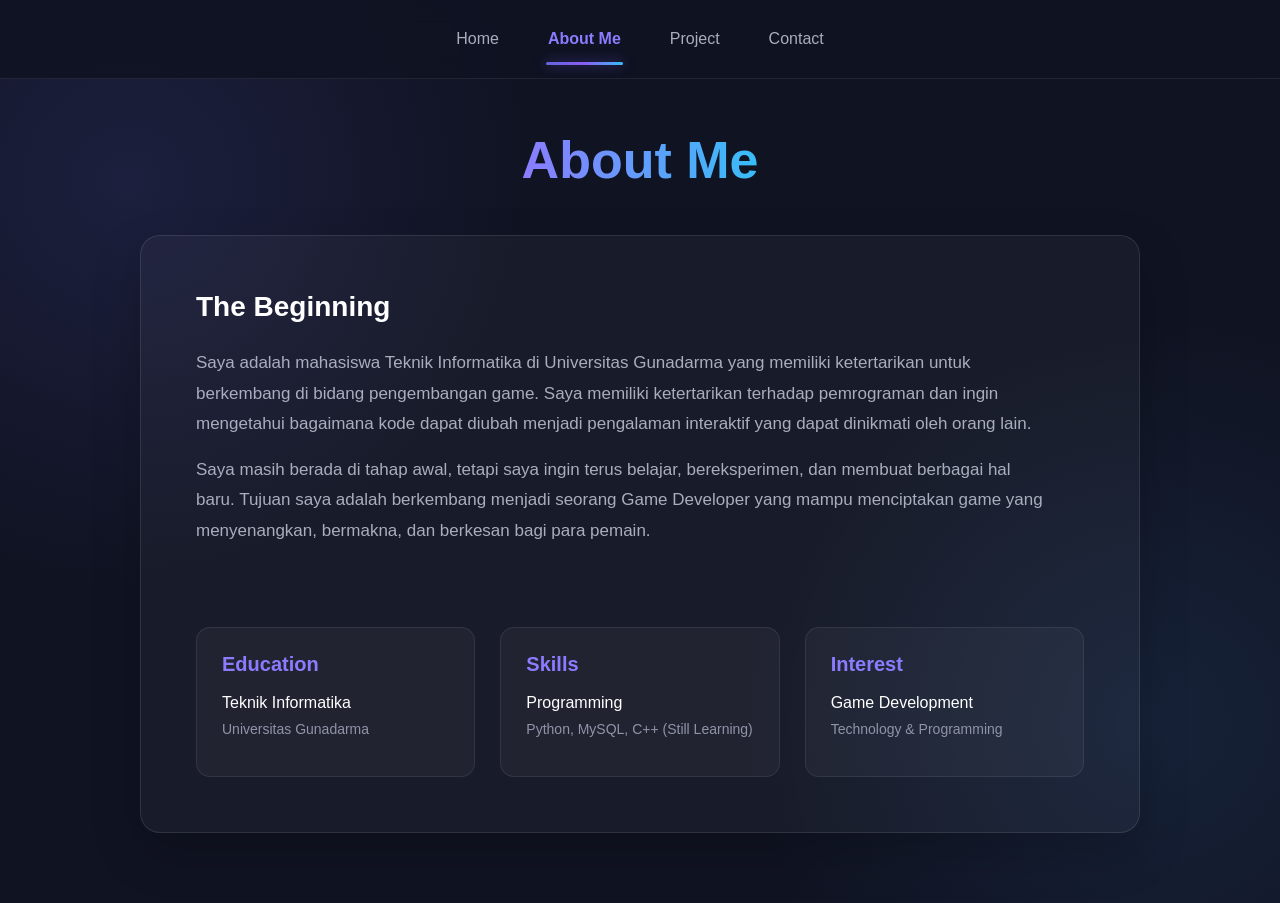
==== about.html @ 2a0ac06a "Updload Portofolio" ====
<!DOCTYPE html>
<html lang="id">

<head>

    <meta charset="UTF-8">

    <meta name="viewport"
          content="width=device-width, initial-scale=1.0">

    <title>About Me - Andre Maulana</title>

    <link rel="stylesheet" href="css/style.css">

</head>


<body>

    <!-- Navigation -->
    <header class="navbar">
        <nav>
            <a href="index.html">Home</a>
            <a href="about.html">About Me</a>
            <a href="project.html">Project</a>
            <a href="contact.html">Contact</a>
        </nav>
    </header>


    <main>

        <!-- About Me -->
        <section class="about-page">

            <h1>About Me</h1>


            <!-- Container utama -->
            <div class="about-container">


                <!-- Deskripsi -->
                <div class="about-description">

                    <h2>The Beginning</h2>

                    <p>
                        Saya adalah mahasiswa Teknik Informatika di Universitas Gunadarma yang memiliki ketertarikan untuk berkembang di bidang pengembangan game. 
                        Saya memiliki ketertarikan terhadap pemrograman dan ingin mengetahui bagaimana 
                        kode dapat diubah menjadi pengalaman interaktif yang dapat dinikmati oleh orang lain.
                    </p>

                    <p>
                        Saya masih berada di tahap awal, tetapi saya ingin terus belajar, bereksperimen, dan membuat berbagai hal baru. 
                        Tujuan saya adalah berkembang menjadi seorang Game Developer yang 
                        mampu menciptakan game yang menyenangkan, bermakna, dan berkesan bagi para pemain.
                    </p>

                </div>


                <!-- Informasi -->
                <div class="about-cards">


                    <!-- Education -->
                    <div class="about-card">

                        <h3>Education</h3>

                        <p>
                            Teknik Informatika
                        </p>

                        <span>
                            Universitas Gunadarma
                        </span>

                    </div>


                    <!-- Skills -->
                    <div class="about-card">

                        <h3>Skills</h3>

                        <p>
                            Programming
                        </p>

                        <span>
                            Python, MySQL, C++ (Still Learning)
                        </span>

                    </div>


                    <!-- Interest -->
                    <div class="about-card">

                        <h3>Interest</h3>

                        <p>
                            Game Development
                        </p>

                        <span>
                            Technology & Programming
                        </span>

                    </div>


                </div>

            </div>

        </section>

    </main>


    <script src="js/script.js"></script>

</body>

</html>
---- css/style.css ----
/* =========================
   RESET
========================= */

*{
    margin: 0;
    padding: 0;
    box-sizing: border-box;
}

html {
    scroll-behavior: smooth;
}

body {
    font-family: Arial, sans-serif;
    background:
        radial-gradient(circle at 10% 20%, rgba(98, 102, 217, 0.15), transparent 30%),
        radial-gradient(circle at 90% 80%, rgba(77, 166, 255, 0.10), transparent 30%),
        #101322;
    color: #ffffff;
    min-height: 100vh;

    opacity: 0;
    transform: translateY(8px);
    transition: opacity 0.35s ease, transform 0.35s ease;
}

body.page-loaded {
    opacity: 1;
    transform: translateY(0);
}

body.page-leaving {
    opacity: 0;
    transform: translateY(-8px);
}


/* =========================
   PAGE TRANSITION
========================= */

.page-transition {
    position: fixed;
    inset: 0;
    z-index: 3000;
    pointer-events: none;
    background: #101322;
    opacity: 0;
    transition: opacity 0.35s ease;
}

body.page-leaving .page-transition {
    opacity: 1;
}


/* =========================
   NAVIGATION
========================= */

.navbar {
    position: fixed;
    top: 0;
    left: 0;
    width: 100%;
    padding: 22px 0;
    background: rgba(16, 19, 34, 0.86);
    backdrop-filter: blur(12px);
    z-index: 1000;
    border-bottom: 1px solid rgba(255, 255, 255, 0.08);
}

.navbar nav {
    display: flex;
    justify-content: center;
    align-items: center;
    gap: 45px;
}

.navbar nav a {
    position: relative;
    text-decoration: none;
    color: #a9adbd;
    font-size: 16px;
    font-weight: 500;
    padding: 8px 2px;
    transition: color 0.3s ease, transform 0.3s ease;
}

.navbar nav a:hover {
    color: #ffffff;
    transform: translateY(-2px);
}

.navbar nav a.active {
    color: #8b7cff;
    font-weight: 600;
}

.navbar nav a.active::after {
    content: "";
    position: absolute;
    left: 0;
    bottom: -9px;
    width: 100%;
    height: 3px;
    border-radius: 10px;
    background: linear-gradient(90deg, #6266d9, #8b5cf6, #38bdf8);
    box-shadow: 0 0 12px rgba(124, 92, 255, 0.55);
}


/* =========================
   HOME
========================= */

.hero {
    min-height: 100vh;
    display: flex;
    justify-content: center;
    align-items: center;
    gap: 100px;
    padding: 120px 80px 60px;
}

.profile {
    width: 320px;
    height: 320px;
    padding: 7px;
    border-radius: 50%;
    background: linear-gradient(135deg, #6266d9, #8b5cf6, #38bdf8);
    flex-shrink: 0;
    box-shadow: 0 0 45px rgba(98, 102, 217, 0.20);
}

.profile img {
    width: 100%;
    height: 100%;
    object-fit: cover;
    border-radius: 50%;
    border: 5px solid #101322;
}

.hero-content {
    max-width: 600px;
}

.greeting {
    color: #8b7cff;
    font-size: 18px;
    font-weight: 600;
    margin-bottom: 15px;
}

.hero h1 {
    font-size: 60px;
    font-weight: 700;
    margin-bottom: 15px;
    background: linear-gradient(90deg, #8b7cff, #38bdf8);
    -webkit-background-clip: text;
    -webkit-text-fill-color: transparent;
}

.hero h2 {
    font-size: 28px;
    font-weight: 400;
    color: #e4e6ef;
    margin-bottom: 25px;
}

.description {
    max-width: 700px;
    font-size: 17px;
    line-height: 1.8;
    color: #a9adbd;
}

.journey {
    display: inline-block;

    margin-top: 12px;
    margin-left: 5px;

    padding: 7px 22px;

    color: #dfe2eb;

    font-size: 14px;

    font-weight: 400;

    letter-spacing: 0.5px;

    border: 1px solid rgba(255, 255, 255, 0.55);

    border-radius: 50px;

    background: transparent;

    transition: 0.3s ease;
}

/* =========================
   SOCIAL MEDIA
========================= */

.social-media {
    display: flex;
    align-items: center;
    gap: 15px;
    margin-top: 35px;
}

.social-media a,
.contact a {
    width: 45px;
    height: 45px;
    display: flex;
    justify-content: center;
    align-items: center;
    border-radius: 10px;
    background: rgba(255, 255, 255, 0.04);
    border: 1px solid rgba(255, 255, 255, 0.08);
    transition: 0.3s ease;
}

.social-media a:hover,
.contact a:hover {
    background: rgba(124, 92, 255, 0.14);
    border-color: rgba(139, 124, 255, 0.4);
    transform: translateY(-4px);
}

.social-media img {
    width: 25px;
    height: 25px;
    object-fit: contain;
}


/* =========================
   GENERAL PAGE
========================= */

.page-content {
    min-height: 100vh;
    display: flex;
    flex-direction: column;
    justify-content: center;
    align-items: center;
    text-align: center;
    padding: 120px 20px 60px;
}

.page-content h1 {
    font-size: 48px;
    margin-bottom: 25px;
    background: linear-gradient(90deg, #8b7cff, #38bdf8);
    -webkit-background-clip: text;
    -webkit-text-fill-color: transparent;
}

.page-content > p {
    max-width: 700px;
    color: #a9adbd;
    font-size: 18px;
    line-height: 1.8;
}


/* =========================
   PROJECT
========================= */

.project {
    width: 700px;
    max-width: 90%;
    padding: 30px;
    margin: 15px 0;

    background: rgba(255, 255, 255, 0.035);
    border: 1px solid rgba(255, 255, 255, 0.08);
    border-radius: 14px;

    text-align: left;
    transition: 0.3s ease;
}

.project:hover {
    transform: translateY(-6px);
    border-color: rgba(139, 124, 255, 0.35);
    box-shadow: 0 15px 35px rgba(0, 0, 0, 0.20);
}


/* Judul project */
.project h2 {
    margin: 0 0 25px 0;
}


/* Bagian gambar + informasi */
.project-content {
    display: flex;
    flex-direction: row;
    align-items: center; 
    gap: 25px;          
}


/* Gambar di sebelah kiri */
.project-image {
    width: 200px;        /* Atur lebar gambar sesuai kebutuhan */
    flex-shrink: 0;
}

.project-image img {
    width: 100%;
    height: 150px;
    object-fit: cover;
    border-radius: 10px;
}

/* Informasi / Deskripsi di sebelah kanan */
.project-info {
    flex: 1;
}

.project-info p {
    margin: 0;
    line-height: 1.7;
    color: #ffffff;
}
/* Mengubah warna font deskripsi menjadi putih */
.project-info p {
    margin: 0 0 15px 0;
    line-height: 1.7;
    color: #ffffff; /* Teks warna putih */
    font-size: 16px;
}

/* =========================
   GITHUB PROJECT BUTTON
========================= */

.github-button {
    display: inline-flex;
    align-items: center;
    gap: 10px;

    margin-top: 12px;
    padding: 9px 16px;

    text-decoration: none;
    color: #dfe2eb;

    background: rgba(255, 255, 255, 0.04);
    border: 1px solid rgba(255, 255, 255, 0.10);
    border-radius: 10px;

    font-size: 14px;
    font-weight: 500;

    transition: 0.3s ease;
}


/* Icon GitHub */
.github-icon {
    width: 22px;
    height: 22px;

    object-fit: contain;

    transition: transform 0.3s ease;
}


/* Panah */
.arrow-icon {
    color: #8b7cff;
    font-size: 18px;

    transition:
        transform 0.3s ease,
        color 0.3s ease;
}


/* Hover */
.github-button:hover {
    color: #ffffff;

    background: rgba(139, 124, 255, 0.10);
    border-color: rgba(139, 124, 255, 0.45);

    transform: translateY(-3px);

    box-shadow:
        0 8px 20px rgba(0, 0, 0, 0.18);
}


/* Icon ikut sedikit membesar */
.github-button:hover .github-icon {
    transform: scale(1.08);
}


/* Panah bergerak ke kanan */
.github-button:hover .arrow-icon {
    color: #38bdf8;
    transform: translateX(4px);
}


/* =========================
   ABOUT PAGE
========================= */

.about-page {

    min-height: 100vh;

    padding: 130px 60px 70px;

    display: flex;

    flex-direction: column;

    align-items: center;

}


/* Judul */

.about-page > h1 {

    font-size: 52px;

    margin-bottom: 45px;

    background: linear-gradient(
        90deg,
        #8b7cff,
        #38bdf8
    );

    -webkit-background-clip: text;

    -webkit-text-fill-color: transparent;

}


/* =========================
   CONTAINER
========================= */

.about-container {

    width: 100%;

    max-width: 1000px;

    min-height: 550px;

    padding: 55px;

    background: rgba(255, 255, 255, 0.035);

    border: 1px solid rgba(255, 255, 255, 0.10);

    border-radius: 20px;

    box-shadow:
        0 20px 50px rgba(0, 0, 0, 0.20);

}


/* =========================
   DESCRIPTION
========================= */

.about-description {

    max-width: 850px;

}


.about-description h2 {

    color: #ffffff;

    font-size: 28px;

    margin-bottom: 25px;

}


.about-description p {

    color: #a9adbd;

    font-size: 17px;

    line-height: 1.8;

    margin-bottom: 15px;

}


/* =========================
   CARDS
========================= */

.about-cards {

    display: grid;

    grid-template-columns:
        repeat(3, 1fr);

    gap: 25px;

    margin-top: 80px;

}


/* Card */

.about-card {

    min-height: 150px;

    padding: 25px;

    border-radius: 14px;

    background:
        rgba(255, 255, 255, 0.04);

    border:
        1px solid rgba(255, 255, 255, 0.08);

    transition:
        transform 0.3s ease,
        border-color 0.3s ease,
        box-shadow 0.3s ease;

}


/* Hover */

.about-card:hover {

    transform: translateY(-7px);

    border-color:
        rgba(139, 124, 255, 0.5);

    box-shadow:
        0 15px 30px
        rgba(0, 0, 0, 0.25);

}


/* Judul card */

.about-card h3 {

    color: #8b7cff;

    font-size: 20px;

    margin-bottom: 18px;

}


/* Isi card */

.about-card p {

    color: #ffffff;

    font-size: 16px;

    margin-bottom: 8px;

}


/* Keterangan */

.about-card span {

    color: #8f94a8;

    font-size: 14px;

}


/* =========================
   CONTACT PAGE
========================= */

.contact-page {

    min-height: 100vh;

    display: flex;

    flex-direction: column;

    align-items: center;

    padding: 140px 25px 70px;

}


/* Label kecil */

.contact-label {

    color: #8b7cff;

    font-size: 14px;

    font-weight: 600;

    letter-spacing: 3px;

    margin-bottom: 12px;

}


/* Judul */

.contact-page h1 {

    font-size: 52px;

    margin-bottom: 18px;

    background: linear-gradient(
        90deg,
        #8b7cff,
        #38bdf8
    );

    -webkit-background-clip: text;

    -webkit-text-fill-color: transparent;

}


/* Deskripsi */

.contact-intro {

    color: #a9adbd;

    font-size: 17px;

    line-height: 1.7;

    text-align: center;

    max-width: 550px;

    margin-bottom: 45px;

}

.find-online {
    color: #a9adbd;
    font-size: 17px;
    line-height: 1.7;
    text-align: center;
}


/* =========================
   EMAIL CARD
========================= */

.email-card {

    width: 100%;

    max-width: 650px;

    padding: 22px 25px;

    display: flex;

    align-items: center;

    gap: 20px;

    text-decoration: none;

    background: rgba(255, 255, 255, 0.04);

    border: 1px solid rgba(255, 255, 255, 0.09);

    border-radius: 14px;

    transition: 0.3s ease;

}


.email-card:hover {

    transform: translateY(-4px);

    border-color: rgba(139, 124, 255, 0.5);

    background: rgba(139, 124, 255, 0.07);

    box-shadow:
        0 12px 30px rgba(0, 0, 0, 0.2);

}


/* Icon Email */

.contact-icon {

    width: 50px;

    height: 50px;

    display: flex;

    justify-content: center;

    align-items: center;

    border-radius: 10px;

    background: rgba(139, 124, 255, 0.12);

}


.contact-icon img {

    width: 25px;

    height: 25px;

    object-fit: contain;

}


/* Informasi email */

.email-info {

    flex: 1;

}


.email-info span {

    display: block;

    color: #8b7cff;

    font-size: 13px;

    margin-bottom: 5px;

}


.email-info p {

    color: #ffffff;

    font-size: 16px;

}


/* Arrow */

.arrow {

    color: #8b7cff;

    font-size: 25px;

    transition: 0.3s ease;

}


.email-card:hover .arrow {

    transform: translateX(5px);

}


/* =========================
   SOCIAL
========================= */

.online {

    width: 100%;

    max-width: 650px;

    margin-top: 55px;

}


.online h2 {

    color: #ffffff;

    font-size: 20px;

    font-weight: 500;

    text-align: center;

    margin-bottom: 22px;

}


.contact-social {

    display: grid;

    grid-template-columns:
        repeat(3, 1fr);

    gap: 15px;

}


/* Social Card */

.social-card {

    padding: 22px 15px;

    display: flex;

    flex-direction: column;

    justify-content: center;

    align-items: center;

    gap: 12px;

    text-decoration: none;

    color: #a9adbd;

    background: rgba(255, 255, 255, 0.035);

    border: 1px solid rgba(255, 255, 255, 0.08);

    border-radius: 12px;

    transition: 0.3s ease;

}


.social-card img {

    width: 27px;

    height: 27px;

    object-fit: contain;

}


.social-card span {

    font-size: 14px;

}


.social-card:hover {

    color: #ffffff;

    transform: translateY(-5px);

    border-color: rgba(139, 124, 255, 0.45);

    background: rgba(139, 124, 255, 0.08);

}


/* =========================
   MOBILE
========================= */

@media (max-width: 768px) {

    .contact-page {

        padding-top: 120px;

    }


    .contact-page h1 {

        font-size: 42px;

    }


    .contact-intro {

        font-size: 15px;

    }


    .contact-social {

        grid-template-columns: 1fr;

    }


    .social-card {

        flex-direction: row;

        justify-content: flex-start;

        padding: 17px 20px;

    }

}


/* =========================
   RESPONSIVE
========================= */

@media (max-width: 768px) {

    .navbar nav {
        gap: 20px;
    }

    .navbar nav a {
        font-size: 14px;
    }

    .hero {
        flex-direction: column;
        gap: 40px;
        padding: 130px 25px 60px;
        text-align: center;
    }

    .profile {
        width: 230px;
        height: 230px;
    }

    .hero h1 {
        font-size: 45px;
    }

    .hero h2 {
        font-size: 24px;
    }

    .description {
        font-size: 15px;
    }

    .social-media {
        justify-content: center;
    }

    .about {
        flex-direction: column;
        gap: 40px;
        padding: 130px 25px 60px;
        text-align: center;
    }

    .about-profile {
        width: 230px;
        height: 230px;
    }

    .about-content h1 {
        font-size: 42px;
    }

    .about-content h2 {
        font-size: 22px;
    }

    .about-info {
        justify-content: center;
        flex-direction: column;
        align-items: center;
    }

    .project {
        width: 100%;
    }
}
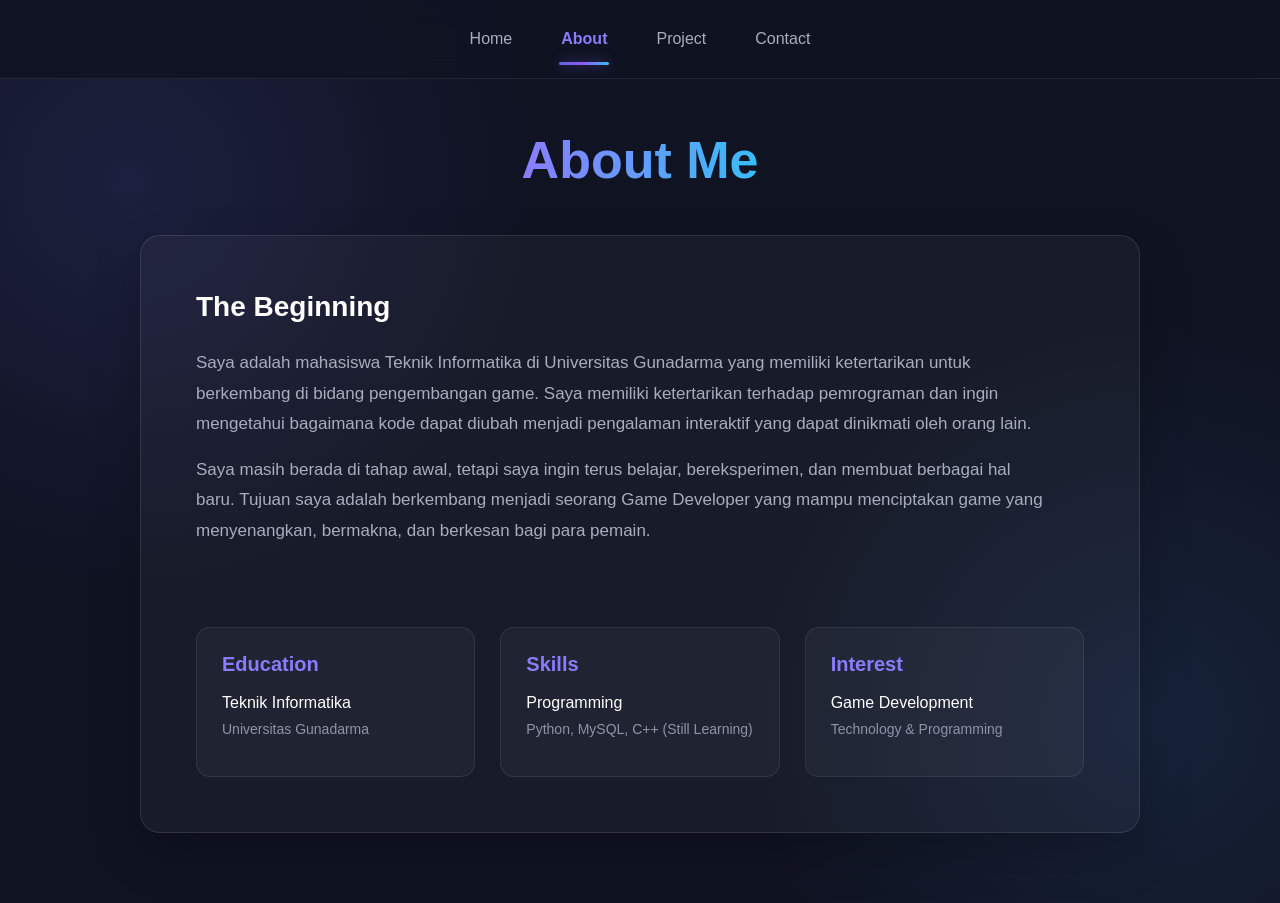
==== commit 86345bba: "Update portofolio" ====
--- a/about.html
+++ b/about.html
@@ -21,7 +21,7 @@
     <header class="navbar">
         <nav>
             <a href="index.html">Home</a>
-            <a href="about.html">About Me</a>
+            <a href="about.html">About</a>
             <a href="project.html">Project</a>
             <a href="contact.html">Contact</a>
         </nav>
--- a/css/style.css
+++ b/css/style.css
@@ -20,20 +20,29 @@
         #101322;
     color: #ffffff;
     min-height: 100vh;
-
+}
+
+/* Animasi keluar tetap boleh dipakai oleh JavaScript,
+   tetapi halaman tidak disembunyikan saat pertama kali dibuka. */
+body.page-leaving {
+    pointer-events: none;
+}
+
+/* Transition overlay: fades in over the current page before navigation. */
+.page-transition {
     opacity: 0;
-    transform: translateY(8px);
-    transition: opacity 0.35s ease, transform 0.35s ease;
-}
-
-body.page-loaded {
+    visibility: hidden;
+    transition:
+        opacity 0.28s ease,
+        visibility 0s linear 0.28s;
+}
+
+body.page-leaving .page-transition {
     opacity: 1;
-    transform: translateY(0);
-}
-
-body.page-leaving {
-    opacity: 0;
-    transform: translateY(-8px);
+    visibility: visible;
+    transition:
+        opacity 0.28s ease,
+        visibility 0s linear 0s;
 }
 
 
@@ -51,8 +60,40 @@
     transition: opacity 0.35s ease;
 }
 
-body.page-leaving .page-transition {
-    opacity: 1;
+
+
+
+/* =========================
+   PAGE ENTER ANIMATION
+========================= */
+
+.page-content,
+.about-page,
+.contact-page,
+.hero {
+    animation: pageEnter 0.45s ease both;
+}
+
+@keyframes pageEnter {
+    from {
+        opacity: 0;
+        transform: translateY(10px);
+    }
+    to {
+        opacity: 1;
+        transform: translateY(0);
+    }
+}
+
+@media (prefers-reduced-motion: reduce) {
+    .page-content,
+    .about-page,
+    .contact-page,
+    .hero,
+    .page-transition {
+        animation: none !important;
+        transition: none !important;
+    }
 }
 
 
@@ -980,12 +1021,184 @@
 
 @media (max-width: 768px) {
 
+    /* Navigation */
+    .navbar {
+        padding: 17px 12px;
+    }
+
     .navbar nav {
-        gap: 20px;
+        width: 100%;
+        justify-content: space-between;
+        gap: 8px;
     }
 
     .navbar nav a {
-        font-size: 14px;
+        font-size: 13px;
+        padding: 7px 3px;
+    }
+
+    .navbar nav a.active::after {
+        bottom: -5px;
+        height: 2px;
+    }
+
+    /* ABOUT */
+    .about-page {
+        width: 100%;
+        min-height: 100vh;
+        padding: 115px 15px 50px;
+    }
+
+    .about-page > h1 {
+        font-size: 40px;
+        text-align: center;
+        margin-bottom: 25px;
+    }
+
+    .about-container {
+        width: 100%;
+        max-width: 520px;
+        min-height: auto;
+        padding: 25px 20px;
+        border-radius: 16px;
+    }
+
+    .about-description {
+        width: 100%;
+        max-width: none;
+    }
+
+    .about-description h2 {
+        font-size: 24px;
+        margin-bottom: 18px;
+    }
+
+    .about-description p {
+        font-size: 15px;
+        line-height: 1.75;
+        margin-bottom: 15px;
+    }
+
+    /* Cards menjadi satu kolom di HP */
+    .about-cards {
+        width: 100%;
+        display: grid;
+        grid-template-columns: 1fr;
+        gap: 14px;
+        margin-top: 30px;
+    }
+
+    .about-card {
+        width: 100%;
+        min-height: auto;
+        padding: 20px;
+        border-radius: 13px;
+    }
+
+    .about-card h3 {
+        font-size: 19px;
+        margin-bottom: 12px;
+    }
+
+    .about-card p {
+        font-size: 15px;
+        margin-bottom: 6px;
+    }
+
+    .about-card span {
+        font-size: 13px;
+        line-height: 1.5;
+    }
+
+    /* Hover tidak menggeser card pada touchscreen */
+    .about-card:hover {
+        transform: none;
+    }
+
+    /* Other existing pages */
+    .contact-page {
+        padding-top: 120px;
+    }
+
+    .contact-page h1 {
+        font-size: 42px;
+    }
+
+    .contact-intro {
+        font-size: 15px;
+    }
+
+    .contact-social {
+        grid-template-columns: 1fr;
+    }
+
+    .social-card {
+        flex-direction: row;
+        justify-content: flex-start;
+        padding: 17px 20px;
+    }
+
+    .page-content {
+        min-height: 100vh;
+        padding: 115px 15px 50px;
+    }
+
+    .page-content h1 {
+        font-size: 38px;
+        margin-bottom: 22px;
+    }
+
+    .project {
+        width: 100%;
+        max-width: 520px;
+        padding: 22px 18px;
+        margin: 10px 0;
+        border-radius: 14px;
+    }
+
+    .project h2 {
+        font-size: 22px;
+        margin-bottom: 18px;
+    }
+
+    .project-content {
+        flex-direction: column;
+        align-items: stretch;
+        gap: 18px;
+    }
+
+    .project-image {
+        width: 100%;
+    }
+
+    .project-image img {
+        display: block;
+        width: 100%;
+        height: auto;
+        max-height: 230px;
+        object-fit: cover;
+        border-radius: 10px;
+    }
+
+    .project-info {
+        width: 100%;
+    }
+
+    .project-info p {
+        font-size: 15px;
+        line-height: 1.7;
+        margin-bottom: 12px;
+    }
+
+    .github-button {
+        width: 100%;
+        justify-content: center;
+        padding: 11px 14px;
+    }
+
+    .project:hover,
+    .github-button:hover {
+        transform: none;
     }
 
     .hero {
@@ -1041,8 +1254,62 @@
         flex-direction: column;
         align-items: center;
     }
+}
+
+/* HP yang sangat kecil */
+@media (max-width: 380px) {
+
+    .navbar nav {
+        gap: 4px;
+    }
+
+    .navbar nav a {
+        font-size: 12px;
+    }
+
+    .about-page {
+        padding-left: 12px;
+        padding-right: 12px;
+    }
+
+    .about-page > h1 {
+        font-size: 34px;
+    }
+
+    .about-container {
+        padding: 22px 15px;
+    }
+
+    .about-description h2 {
+        font-size: 22px;
+    }
+
+    .about-description p {
+        font-size: 14px;
+    }
+
+    .about-card {
+        padding: 18px;
+    }
+
+    .about-card h3 {
+        font-size: 18px;
+    }
+
+    .page-content {
+        padding-left: 12px;
+        padding-right: 12px;
+    }
+
+    .page-content h1 {
+        font-size: 34px;
+    }
 
     .project {
-        width: 100%;
-    }
-}+        padding: 20px 15px;
+    }
+
+    .project h2 {
+        font-size: 20px;
+    }
+}
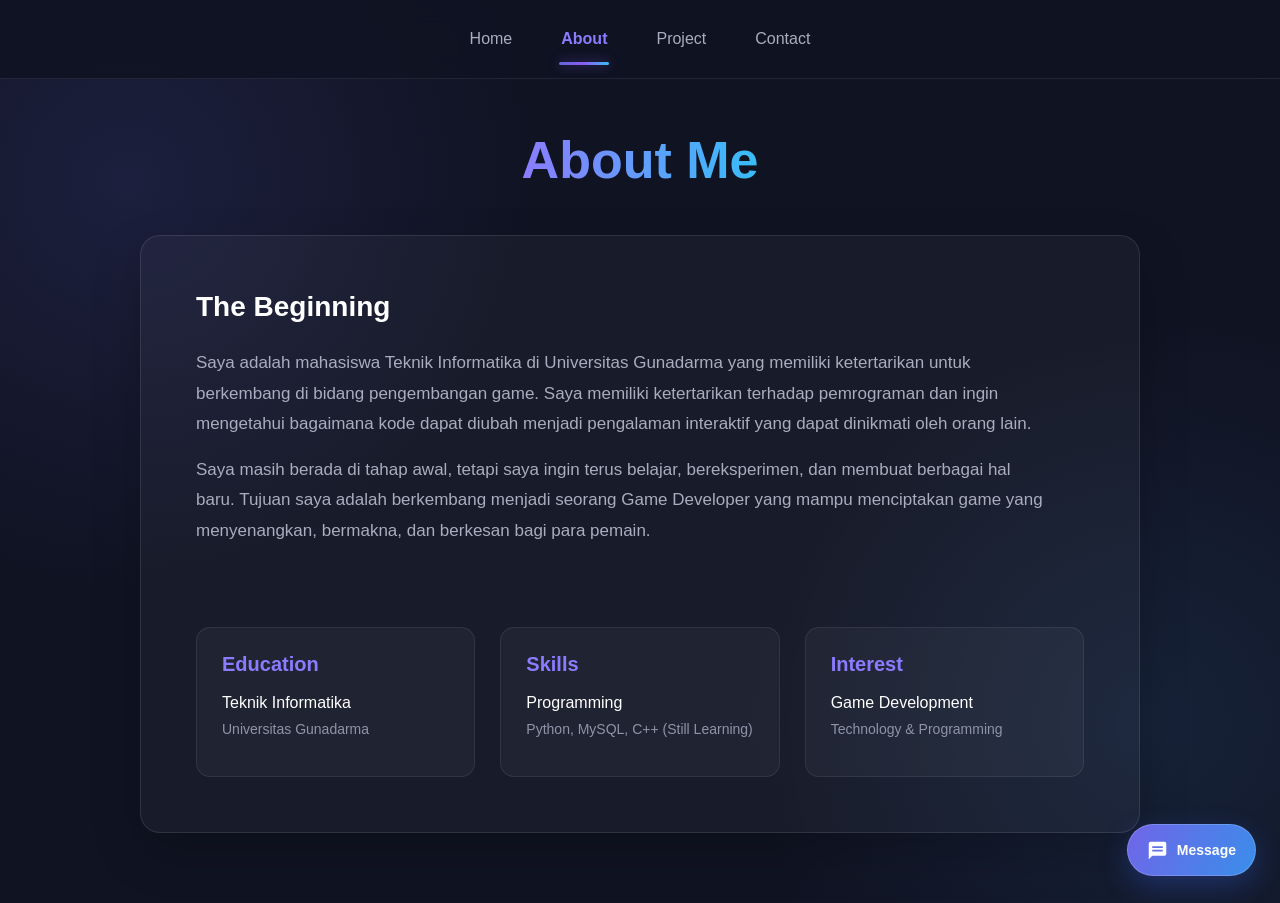
==== commit 6efbb371: "Update portfolio and add profile previews" ====
--- a/about.html
+++ b/about.html
@@ -123,6 +123,42 @@
 
     <script src="js/script.js"></script>
 
+
+    <!-- Floating Message Widget -->
+    <div class="message-widget" id="messageWidget">
+        <section class="message-panel" id="messagePanel" aria-labelledby="messagePanelTitle" hidden>
+            <div class="message-panel-header">
+                <div>
+                    <p class="message-eyebrow">LET'S TALK</p>
+                    <h2 id="messagePanelTitle">Kirim Pesan</h2>
+                </div>
+                <button class="message-close" id="messageClose" type="button" aria-label="Tutup formulir">&times;</button>
+            </div>
+            <p class="message-description">Ada pertanyaan atau ingin berdiskusi? Kirim pesan melalui formulir ini.</p>
+            <form id="messageForm">
+                <label for="messageName">Nama</label>
+                <input id="messageName" name="name" type="text" placeholder="Nama kamu" required maxlength="100">
+
+                <label for="messageEmail">Email</label>
+                <input id="messageEmail" name="email" type="email" placeholder="nama@email.com" required maxlength="150">
+
+                <label for="messageText">Pesan</label>
+                <textarea id="messageText" name="message" rows="4" placeholder="Tulis pesan kamu..." required maxlength="3000"></textarea>
+
+                <button class="message-submit" type="submit">Kirim Pesan <span aria-hidden="true">→</span></button>
+                <p class="message-note">Tombol kirim akan membuka aplikasi email kamu untuk mengirim pesan.</p>
+            </form>
+        </section>
+        <button class="message-toggle" id="messageToggle" type="button"
+                aria-expanded="false" aria-controls="messagePanel" aria-label="Buka formulir pesan">
+            <svg viewBox="0 0 24 24" aria-hidden="true">
+                <path d="M20 2H4a2 2 0 0 0-2 2v18l4-4h14a2 2 0 0 0 2-2V4a2 2 0 0 0-2-2Zm-2 11H6v-2h12v2Zm0-4H6V7h12v2Z"/>
+            </svg>
+            <span>Message</span>
+        </button>
+    </div>
+
+    <script src="js/message-widget.js"></script>
 </body>
 
 </html>
--- a/css/style.css
+++ b/css/style.css
@@ -22,77 +22,58 @@
     min-height: 100vh;
 }
 
-/* Animasi keluar tetap boleh dipakai oleh JavaScript,
-   tetapi halaman tidak disembunyikan saat pertama kali dibuka. */
-body.page-leaving {
-    pointer-events: none;
-}
-
-/* Transition overlay: fades in over the current page before navigation. */
-.page-transition {
-    opacity: 0;
-    visibility: hidden;
-    transition:
-        opacity 0.28s ease,
-        visibility 0s linear 0.28s;
-}
-
-body.page-leaving .page-transition {
-    opacity: 1;
-    visibility: visible;
-    transition:
-        opacity 0.28s ease,
-        visibility 0s linear 0s;
-}
-
-
 /* =========================
    PAGE TRANSITION
 ========================= */
 
-.page-transition {
+/*
+   Jangan membuat body menjadi opacity: 0.
+   Itu menyebabkan browser sempat menampilkan layar putih
+   ketika berpindah ke halaman berikutnya.
+
+   Sebagai gantinya, gunakan overlay gelap di atas halaman.
+*/
+body::before {
+    content: "";
     position: fixed;
     inset: 0;
-    z-index: 3000;
+    z-index: 9999;
     pointer-events: none;
+
     background: #101322;
     opacity: 0;
-    transition: opacity 0.35s ease;
-}
-
-
-
-
-/* =========================
-   PAGE ENTER ANIMATION
-========================= */
-
-.page-content,
-.about-page,
-.contact-page,
-.hero {
-    animation: pageEnter 0.45s ease both;
+
+    transition: opacity 0.28s ease;
+}
+
+body.page-leaving::before {
+    opacity: 1;
+}
+
+
+/* Animasi masuk halaman setelah navigasi selesai */
+main {
+    animation: pageEnter 0.32s ease-out both;
 }
 
 @keyframes pageEnter {
     from {
         opacity: 0;
-        transform: translateY(10px);
-    }
+        transform: translateY(8px);
+    }
+
     to {
         opacity: 1;
         transform: translateY(0);
     }
 }
 
+/* Pengguna yang mematikan animasi tidak mendapat efek transisi */
 @media (prefers-reduced-motion: reduce) {
-    .page-content,
-    .about-page,
-    .contact-page,
-    .hero,
-    .page-transition {
-        animation: none !important;
-        transition: none !important;
+    body::before,
+    main {
+        transition: none;
+        animation: none;
     }
 }
 
@@ -312,150 +293,156 @@
 
 
 /* =========================
-   PROJECT
+   PROJECT TABLE
 ========================= */
 
-.project {
-    width: 700px;
-    max-width: 90%;
-    padding: 30px;
-    margin: 15px 0;
-
+.project-table-wrapper {
+    width: min(100%, 1000px);
+    overflow-x: auto;
+    margin: 15px auto;
+    border: 1px solid rgba(255, 255, 255, 0.10);
+    border-radius: 14px;
     background: rgba(255, 255, 255, 0.035);
-    border: 1px solid rgba(255, 255, 255, 0.08);
-    border-radius: 14px;
-
+    box-shadow: 0 15px 35px rgba(0, 0, 0, 0.20);
+}
+
+.project-table {
+    width: 100%;
+    border-collapse: collapse;
+    color: #ffffff;
     text-align: left;
-    transition: 0.3s ease;
-}
-
-.project:hover {
-    transform: translateY(-6px);
-    border-color: rgba(139, 124, 255, 0.35);
-    box-shadow: 0 15px 35px rgba(0, 0, 0, 0.20);
-}
-
-
-/* Judul project */
-.project h2 {
-    margin: 0 0 25px 0;
-}
-
-
-/* Bagian gambar + informasi */
-.project-content {
-    display: flex;
-    flex-direction: row;
-    align-items: center; 
-    gap: 25px;          
-}
-
-
-/* Gambar di sebelah kiri */
-.project-image {
-    width: 200px;        /* Atur lebar gambar sesuai kebutuhan */
-    flex-shrink: 0;
-}
-
-.project-image img {
-    width: 100%;
-    height: 150px;
+}
+
+.project-table th,
+.project-table td {
+    padding: 20px 24px;
+    border-bottom: 1px solid rgba(255, 255, 255, 0.12);
+    vertical-align: middle;
+}
+
+.project-table th {
+    color: #ffffff;
+    font-size: 16px;
+    font-weight: 600;
+    background: rgba(139, 124, 255, 0.12);
+}
+
+.project-table tbody tr {
+    transition: background 0.25s ease;
+}
+
+.project-table tbody tr:hover {
+    background: rgba(139, 124, 255, 0.08);
+}
+
+.project-table tbody tr:last-child td {
+    border-bottom: none;
+}
+
+.project-table td:first-child,
+.project-table th:first-child {
+    width: 70px;
+    text-align: center;
+}
+
+.project-table a {
+    display: inline-block;
+    color: #8b7cff;
+    text-decoration: none;
+    font-weight: 600;
+    white-space: nowrap;
+    transition: color 0.25s ease;
+}
+
+.project-table a:hover {
+    color: #38bdf8;
+    text-decoration: underline;
+}
+
+/* Gambar judul proyek dan ikon GitHub */
+.project-title {
+    display: flex;
+    flex-direction: column;
+    align-items: flex-start;
+    gap: 12px;
+    min-width: 150px;
+}
+
+.project-thumbnail {
+    display: block;
+    width: 150px;
+    height: 95px;
     object-fit: cover;
-    border-radius: 10px;
-}
-
-/* Informasi / Deskripsi di sebelah kanan */
-.project-info {
-    flex: 1;
-}
-
-.project-info p {
-    margin: 0;
-    line-height: 1.7;
-    color: #ffffff;
-}
-/* Mengubah warna font deskripsi menjadi putih */
-.project-info p {
-    margin: 0 0 15px 0;
-    line-height: 1.7;
-    color: #ffffff; /* Teks warna putih */
-    font-size: 16px;
-}
-
-/* =========================
-   GITHUB PROJECT BUTTON
-========================= */
-
-.github-button {
+    border-radius: 9px;
+    border: 1px solid rgba(255, 255, 255, 0.12);
+}
+
+.project-title span {
+    font-weight: 600;
+}
+
+/* Ikon GitHub pada tabel proyek */
+.project-table td:last-child {
+    text-align: center;
+    vertical-align: middle;
+}
+
+.project-table .github-link {
     display: inline-flex;
     align-items: center;
-    gap: 10px;
-
-    margin-top: 12px;
-    padding: 9px 16px;
-
+    justify-content: center;
+    box-sizing: border-box;
+    width: 44px;
+    height: 44px;
+    padding: 0;
+    margin: 0 auto;
+    border-radius: 12px;
+    background: rgba(255, 255, 255, 0.07);
+    border: 1px solid rgba(255, 255, 255, 0.14);
+    line-height: 0;
+    vertical-align: middle;
     text-decoration: none;
-    color: #dfe2eb;
-
-    background: rgba(255, 255, 255, 0.04);
-    border: 1px solid rgba(255, 255, 255, 0.10);
-    border-radius: 10px;
-
-    font-size: 14px;
-    font-weight: 500;
-
-    transition: 0.3s ease;
-}
-
-
-/* Icon GitHub */
-.github-icon {
+    transition: background 0.25s ease, border-color 0.25s ease,
+                transform 0.25s ease, box-shadow 0.25s ease;
+}
+
+.project-table .github-link-icon {
+    display: block;
+    flex: 0 0 22px;
     width: 22px;
     height: 22px;
-
+    max-width: 22px;
+    max-height: 22px;
+    margin: 0;
+    padding: 0;
     object-fit: contain;
-
-    transition: transform 0.3s ease;
-}
-
-
-/* Panah */
-.arrow-icon {
-    color: #8b7cff;
-    font-size: 18px;
-
-    transition:
-        transform 0.3s ease,
-        color 0.3s ease;
-}
-
-
-/* Hover */
-.github-button:hover {
-    color: #ffffff;
-
-    background: rgba(139, 124, 255, 0.10);
-    border-color: rgba(139, 124, 255, 0.45);
-
-    transform: translateY(-3px);
-
-    box-shadow:
-        0 8px 20px rgba(0, 0, 0, 0.18);
-}
-
-
-/* Icon ikut sedikit membesar */
-.github-button:hover .github-icon {
-    transform: scale(1.08);
-}
-
-
-/* Panah bergerak ke kanan */
-.github-button:hover .arrow-icon {
-    color: #38bdf8;
-    transform: translateX(4px);
-}
-
+    object-position: center;
+    /* Logo asset hitam diubah menjadi putih agar kontras di tema gelap. */
+    filter: brightness(0) invert(1);
+}
+
+.project-table .github-link:hover {
+    background: rgba(139, 124, 255, 0.18);
+    border-color: rgba(139, 124, 255, 0.65);
+    box-shadow: 0 0 14px rgba(139, 124, 255, 0.18);
+    transform: translateY(-2px);
+}
+
+.project-table .github-link:focus-visible {
+    outline: 2px solid #38bdf8;
+    outline-offset: 3px;
+}
+
+@media (max-width: 768px) {
+    .project-thumbnail {
+        width: 125px;
+        height: 80px;
+    }
+
+    .project-title {
+        min-width: 125px;
+    }
+}
 
 /* =========================
    ABOUT PAGE
@@ -1148,57 +1135,23 @@
         margin-bottom: 22px;
     }
 
-    .project {
+    .project-table-wrapper {
         width: 100%;
-        max-width: 520px;
-        padding: 22px 18px;
         margin: 10px 0;
-        border-radius: 14px;
-    }
-
-    .project h2 {
-        font-size: 22px;
-        margin-bottom: 18px;
-    }
-
-    .project-content {
-        flex-direction: column;
-        align-items: stretch;
-        gap: 18px;
-    }
-
-    .project-image {
-        width: 100%;
-    }
-
-    .project-image img {
-        display: block;
-        width: 100%;
-        height: auto;
-        max-height: 230px;
-        object-fit: cover;
-        border-radius: 10px;
-    }
-
-    .project-info {
-        width: 100%;
-    }
-
-    .project-info p {
-        font-size: 15px;
-        line-height: 1.7;
-        margin-bottom: 12px;
-    }
-
-    .github-button {
-        width: 100%;
-        justify-content: center;
-        padding: 11px 14px;
-    }
-
-    .project:hover,
-    .github-button:hover {
-        transform: none;
+        border-radius: 12px;
+    }
+
+    .project-table th,
+    .project-table td {
+        padding: 15px 16px;
+        font-size: 14px;
+        min-width: 105px;
+    }
+
+    .project-table th:first-child,
+    .project-table td:first-child {
+        min-width: 55px;
+        width: 55px;
     }
 
     .hero {
@@ -1313,3 +1266,472 @@
         font-size: 20px;
     }
 }
+
+
+/* Samakan posisi ikon GitHub tepat di tengah kolom Link */
+.project-table {
+    table-layout: fixed;
+}
+
+.project-table th:nth-child(1),
+.project-table td:nth-child(1) {
+    width: 8%;
+}
+
+.project-table th:nth-child(2),
+.project-table td:nth-child(2) {
+    width: 38%;
+}
+
+.project-table th:nth-child(3),
+.project-table td:nth-child(3) {
+    width: 34%;
+}
+
+.project-table th:nth-child(4),
+.project-table td:nth-child(4) {
+    width: 20%;
+    text-align: center;
+    vertical-align: middle;
+}
+
+.project-table td:nth-child(4) > .github-link {
+    display: flex;
+    align-items: center;
+    justify-content: center;
+    width: 44px;
+    height: 44px;
+    margin: 0 auto;
+    float: none;
+}
+
+@media (max-width: 768px) {
+    .project-table {
+        table-layout: auto;
+        min-width: 650px;
+    }
+}
+
+
+
+/* =========================
+   FLOATING MESSAGE FORM
+========================= */
+.message-widget {
+    position: fixed;
+    right: 24px;
+    bottom: 24px;
+    z-index: 2000;
+    font-family: inherit;
+}
+
+.message-toggle {
+    display: flex;
+    align-items: center;
+    justify-content: center;
+    gap: 9px;
+    min-height: 52px;
+    padding: 0 19px;
+    border: 1px solid rgba(255, 255, 255, 0.18);
+    border-radius: 999px;
+    color: #fff;
+    background: linear-gradient(120deg, #7165e8, #398eea);
+    box-shadow: 0 10px 28px rgba(56, 91, 220, 0.32);
+    font: inherit;
+    font-size: 14px;
+    font-weight: 700;
+    cursor: pointer;
+    transition: transform .2s ease, box-shadow .2s ease, filter .2s ease;
+}
+.message-toggle:hover {
+    transform: translateY(-3px);
+    box-shadow: 0 14px 32px rgba(56, 91, 220, 0.42);
+    filter: brightness(1.06);
+}
+.message-toggle svg {
+    width: 21px;
+    height: 21px;
+    fill: currentColor;
+}
+.message-panel {
+    position: absolute;
+    right: 0;
+    bottom: 66px;
+    width: min(360px, calc(100vw - 32px));
+    padding: 22px;
+    border: 1px solid rgba(255, 255, 255, 0.12);
+    border-radius: 18px;
+    color: #fff;
+    background: #171b2d;
+    box-shadow: 0 22px 65px rgba(0, 0, 0, .45);
+    animation: messagePanelIn .2s ease-out both;
+}
+.message-panel[hidden] { display: none; }
+.message-panel-header {
+    display: flex;
+    align-items: flex-start;
+    justify-content: space-between;
+    gap: 12px;
+    margin-bottom: 10px;
+}
+.message-eyebrow {
+    margin: 0 0 5px;
+    color: #8b7cff;
+    font-size: 10px;
+    font-weight: 700;
+    letter-spacing: 2px;
+}
+.message-panel h2 {
+    margin: 0;
+    color: #fff;
+    font-size: 23px;
+}
+.message-close {
+    display: grid;
+    place-items: center;
+    width: 32px;
+    height: 32px;
+    border: 1px solid rgba(255,255,255,.12);
+    border-radius: 9px;
+    color: #dce0ee;
+    background: rgba(255,255,255,.05);
+    font-size: 24px;
+    line-height: 1;
+    cursor: pointer;
+}
+.message-description {
+    margin: 0 0 17px;
+    color: #a9adbd;
+    font-size: 13px;
+    line-height: 1.6;
+}
+#messageForm {
+    display: flex;
+    flex-direction: column;
+    gap: 8px;
+}
+#messageForm label {
+    margin-top: 5px;
+    color: #dfe2ef;
+    font-size: 12px;
+    font-weight: 600;
+}
+#messageForm input,
+#messageForm textarea {
+    width: 100%;
+    min-width: 0;
+    padding: 11px 12px;
+    border: 1px solid rgba(255,255,255,.12);
+    border-radius: 9px;
+    outline: none;
+    color: #fff;
+    background: rgba(255,255,255,.045);
+    font: inherit;
+    font-size: 13px;
+    transition: border-color .2s ease, background .2s ease;
+}
+#messageForm input:focus,
+#messageForm textarea:focus {
+    border-color: #8b7cff;
+    background: rgba(139,124,255,.06);
+}
+#messageForm textarea {
+    resize: vertical;
+    min-height: 90px;
+}
+#messageForm input::placeholder,
+#messageForm textarea::placeholder { color: #777e96; }
+.message-submit {
+    display: flex;
+    align-items: center;
+    justify-content: space-between;
+    margin-top: 8px;
+    padding: 12px 14px;
+    border: 0;
+    border-radius: 10px;
+    color: #fff;
+    background: linear-gradient(100deg, #7165e8, #398eea);
+    font: inherit;
+    font-size: 14px;
+    font-weight: 700;
+    cursor: pointer;
+}
+.message-submit:hover { filter: brightness(1.08); }
+.message-note {
+    margin: 3px 0 0;
+    color: #8f96ad;
+    font-size: 10px;
+    line-height: 1.5;
+}
+@keyframes messagePanelIn {
+    from { opacity: 0; transform: translateY(8px) scale(.98); }
+    to { opacity: 1; transform: translateY(0) scale(1); }
+}
+@media (max-width: 480px) {
+    .message-widget { right: 14px; bottom: 14px; }
+    .message-toggle { min-height: 48px; padding: 0 15px; }
+    .message-panel { bottom: 60px; padding: 18px; }
+}
+@media (prefers-reduced-motion: reduce) {
+    .message-panel { animation: none; }
+    .message-toggle { transition: none; }
+}
+
+
+/* =========================
+   MY PERSONAL SPACE
+========================= */
+.personal-space {
+    width: min(1120px, calc(100% - 48px));
+    margin: 0 auto;
+    padding: 72px 0 100px;
+    scroll-margin-top: 90px;
+}
+
+/* Subtle horizontal separator before My Personal Space */
+.personal-space::before {
+    content: "";
+    display: block;
+    width: min(760px, calc(100vw - 48px));
+    height: 1px;
+    margin: 0 auto 58px;
+    background: linear-gradient(90deg, transparent, rgba(139, 124, 255, 0.48), rgba(56, 189, 248, 0.42), transparent);
+}
+.personal-space-heading {
+    max-width: 720px;
+    margin: 0 auto 36px;
+    text-align: center;
+}
+.personal-space-eyebrow {
+    margin-bottom: 10px;
+    color: #8b7cff;
+    font-size: 12px;
+    font-weight: 700;
+    letter-spacing: 3px;
+}
+.personal-space-heading h2 {
+    margin: 0 0 14px;
+    font-size: clamp(32px, 4vw, 44px);
+    line-height: 1.15;
+    background: linear-gradient(90deg, #8b7cff, #38bdf8);
+    -webkit-background-clip: text;
+    background-clip: text;
+    -webkit-text-fill-color: transparent;
+}
+.personal-space-heading > p:last-child {
+    color: #a9adbd;
+    font-size: 16px;
+    line-height: 1.7;
+}
+.personal-space-grid {
+    display: grid;
+    grid-template-columns: repeat(3, minmax(0, 1fr));
+    align-items: stretch;
+    gap: 22px;
+}
+.space-card {
+    min-width: 0;
+    display: flex;
+    flex-direction: column;
+    padding: 22px;
+    overflow: hidden;
+    border: 1px solid rgba(255,255,255,.09);
+    border-radius: 20px;
+    background: linear-gradient(145deg, rgba(255,255,255,.055), rgba(255,255,255,.018));
+    box-shadow: 0 18px 42px rgba(0,0,0,.16);
+    transition: transform .28s ease, border-color .28s ease, box-shadow .28s ease;
+}
+.space-card:hover {
+    transform: translateY(-5px);
+    border-color: rgba(139,124,255,.42);
+    box-shadow: 0 22px 48px rgba(0,0,0,.24);
+}
+.space-card-heading {
+    display: flex;
+    align-items: center;
+    gap: 13px;
+    margin-bottom: 20px;
+}
+.space-icon {
+    width: 46px;
+    height: 46px;
+    flex: 0 0 46px;
+    display: grid;
+    place-items: center;
+    border-radius: 14px;
+}
+.space-icon svg, .discord-orb svg, .steam-orb svg {
+    display: block;
+    width: 25px;
+    height: 25px;
+    fill: currentColor;
+}
+.spotify-icon { color: #1ed760; background: rgba(30,215,96,.12); }
+.discord-icon { color: #aab4ff; background: rgba(88,101,242,.17); }
+.steam-icon { color: #8ec5ff; background: rgba(56,142,234,.16); }
+.space-card-heading h3 { margin: 0 0 5px; color: #fff; font-size: 17px; }
+.space-card-heading p { margin: 0; color: #9299b0; font-size: 12px; }
+.spotify-embed-wrap {
+    width: 100%;
+    overflow: hidden;
+    border-radius: 12px;
+    background: #121212;
+}
+.spotify-embed-wrap iframe {
+    display: block;
+    width: 100%;
+    min-height: 352px;
+    border: 0;
+    border-radius: 12px;
+}
+.space-profile-visual {
+    position: relative;
+    min-height: 220px;
+    display: flex;
+    flex-direction: column;
+    align-items: center;
+    justify-content: center;
+    gap: 12px;
+    padding: 24px 15px;
+    overflow: hidden;
+    border: 1px solid rgba(255,255,255,.07);
+    border-radius: 14px;
+    text-align: center;
+}
+.space-profile-visual::before {
+    content: "";
+    position: absolute;
+    width: 190px;
+    height: 190px;
+    top: -105px;
+    right: -75px;
+    border-radius: 50%;
+    background: currentColor;
+    opacity: .08;
+    filter: blur(2px);
+}
+.discord-visual { color: #8b96ff; background: linear-gradient(145deg, rgba(88,101,242,.17), rgba(26,30,53,.5)); }
+.steam-visual { color: #83c5ff; background: linear-gradient(145deg, rgba(23,105,170,.2), rgba(26,30,53,.5)); }
+.discord-orb, .steam-orb {
+    position: relative;
+    width: 76px;
+    height: 76px;
+    display: grid;
+    place-items: center;
+    border-radius: 50%;
+    color: #fff;
+    box-shadow: 0 8px 24px rgba(0,0,0,.2);
+}
+.discord-orb { background: #5865f2; }
+.steam-orb { background: #17416a; }
+.discord-orb svg, .steam-orb svg { width: 38px; height: 38px; }
+.space-status-dot {
+    position: absolute;
+    top: calc(50% - 25px);
+    left: calc(50% + 22px);
+    width: 13px;
+    height: 13px;
+    border: 3px solid #20243a;
+    border-radius: 50%;
+    background: #8bd450;
+}
+.space-profile-visual > p { position: relative; margin: 0; color: #f4f5ff; font-size: 14px; font-weight: 600; }
+.space-profile-visual > small { position: relative; color: #a9adbd; font-size: 11px; overflow-wrap: anywhere; }
+.space-card-description {
+    min-height: 54px;
+    margin: 18px 0;
+    color: #a9adbd;
+    font-size: 13px;
+    line-height: 1.7;
+}
+.space-external-link {
+    display: flex;
+    align-items: center;
+    justify-content: space-between;
+    gap: 10px;
+    margin-top: auto;
+    padding: 12px 14px;
+    border: 1px solid rgba(255,255,255,.12);
+    border-radius: 11px;
+    color: #fff;
+    text-decoration: none;
+    font-size: 13px;
+    font-weight: 700;
+    transition: transform .2s ease, filter .2s ease, border-color .2s ease;
+}
+.space-external-link:hover { transform: translateY(-2px); filter: brightness(1.12); }
+.spotify-link { background: rgba(30,215,96,.12); border-color: rgba(30,215,96,.22); }
+.discord-link { background: rgba(88,101,242,.16); border-color: rgba(88,101,242,.28); }
+.steam-link { background: rgba(56,142,234,.14); border-color: rgba(56,142,234,.25); }
+.space-external-link span { font-size: 17px; }
+@media (max-width: 960px) {
+    .personal-space-grid { grid-template-columns: repeat(2, minmax(0, 1fr)); }
+    .spotify-card { grid-column: 1 / -1; }
+    .spotify-embed-wrap iframe { min-height: 300px; }
+}
+@media (max-width: 600px) {
+    .personal-space { width: calc(100% - 30px); padding: 48px 0 76px; }
+    .personal-space-heading { margin-bottom: 25px; }
+    .personal-space-heading > p:last-child { font-size: 14px; }
+    .personal-space-grid { grid-template-columns: minmax(0, 1fr); gap: 16px; }
+    .spotify-card { grid-column: auto; }
+    .space-card { padding: 18px; border-radius: 16px; }
+    .space-profile-visual { min-height: 190px; }
+    .space-card-description { min-height: auto; }
+    .spotify-embed-wrap iframe { min-height: 352px; }
+}
+@media (prefers-reduced-motion: reduce) {
+    .space-card, .space-external-link { transition: none; }
+}
+
+
+/* Real Discord and Steam profile previews */
+.profile-screenshot-wrap {
+    display: block;
+    min-height: 0;
+    height: 238px;
+    padding: 0;
+    background: #171a21;
+    text-align: left;
+    isolation: isolate;
+}
+.profile-screenshot-wrap::before { display: none; }
+.profile-screenshot {
+    display: block;
+    width: 100%;
+    height: 100%;
+    object-fit: cover;
+    object-position: center top;
+    border-radius: 13px;
+    filter: saturate(.96);
+    transition: transform .35s ease, filter .35s ease;
+}
+.space-card:hover .profile-screenshot { transform: scale(1.025); filter: saturate(1.08); }
+.profile-image-caption {
+    position: absolute;
+    z-index: 2;
+    left: 10px;
+    right: 10px;
+    bottom: 10px;
+    display: flex;
+    align-items: center;
+    gap: 8px;
+    width: fit-content;
+    max-width: calc(100% - 20px);
+    padding: 7px 10px;
+    border: 1px solid rgba(255,255,255,.13);
+    border-radius: 9px;
+    background: rgba(12,14,20,.82);
+    color: #f4f5ff;
+    font-size: 11px;
+    font-weight: 700;
+    backdrop-filter: blur(8px);
+}
+.profile-live-dot { flex: 0 0 8px; width: 8px; height: 8px; border-radius: 50%; background: #5865f2; }
+.profile-live-dot.steam-dot { background: #66c0f4; }
+@media (max-width: 600px) {
+    .profile-screenshot-wrap { height: 230px; }
+}
+@media (prefers-reduced-motion: reduce) {
+    .profile-screenshot { transition: none; }
+}
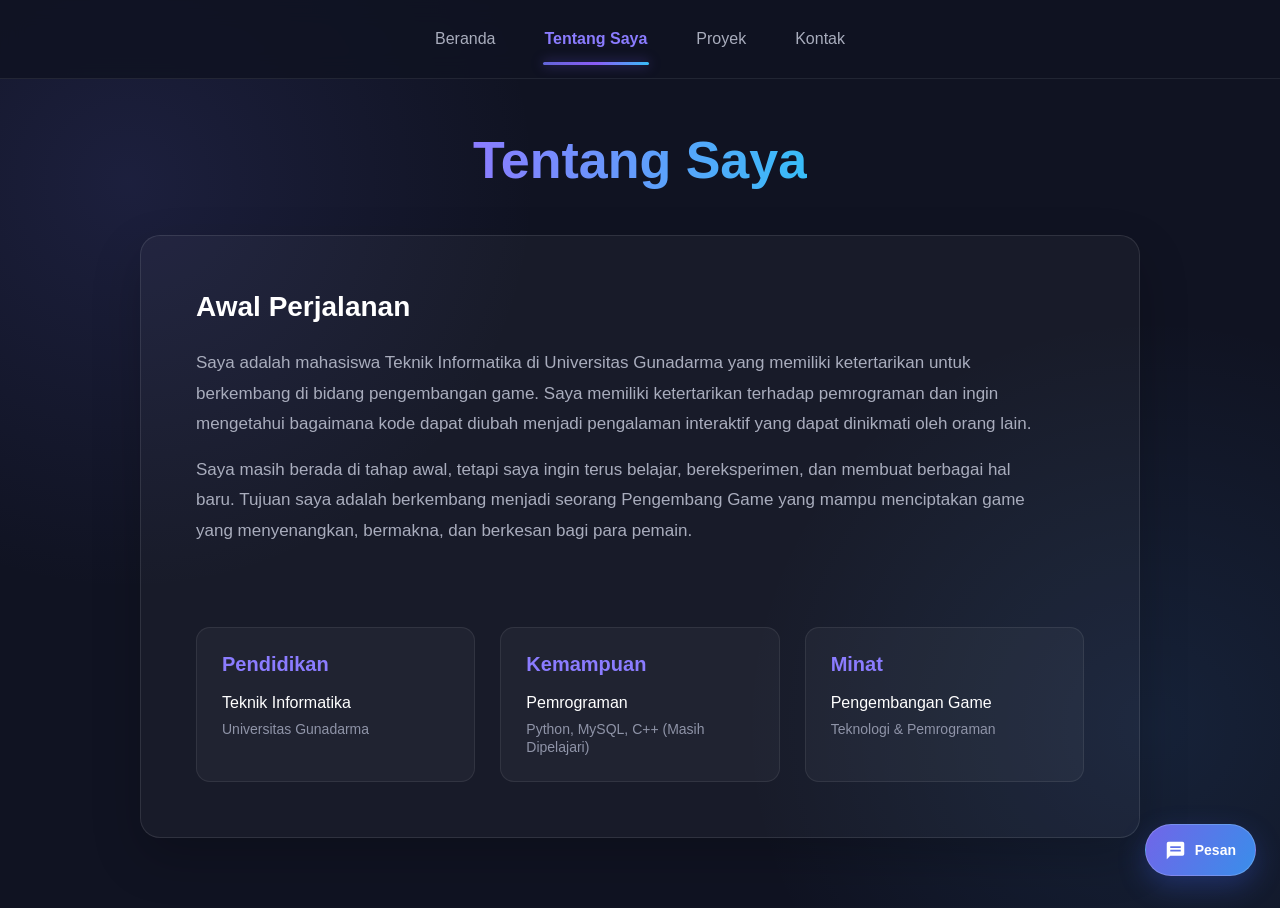
==== commit ee937669: "Merge remote changes and update Indonesian portfolio" ====
--- a/about.html
+++ b/about.html
@@ -8,7 +8,7 @@
     <meta name="viewport"
           content="width=device-width, initial-scale=1.0">
 
-    <title>About Me - Andre Maulana</title>
+    <title>Tentang Saya - Andre Maulana</title>
 
     <link rel="stylesheet" href="css/style.css">
 
@@ -17,33 +17,33 @@
 
 <body>
 
-    <!-- Navigation -->
+    <!-- Navigasi -->
     <header class="navbar">
         <nav>
-            <a href="index.html">Home</a>
-            <a href="about.html">About</a>
-            <a href="project.html">Project</a>
-            <a href="contact.html">Contact</a>
+            <a href="index.html">Beranda</a>
+            <a href="about.html">Tentang Saya</a>
+            <a href="project.html">Proyek</a>
+            <a href="contact.html">Kontak</a>
         </nav>
     </header>
 
 
     <main>
 
-        <!-- About Me -->
+        <!-- Tentang Saya -->
         <section class="about-page">
 
-            <h1>About Me</h1>
+            <h1>Tentang Saya</h1>
 
 
-            <!-- Container utama -->
+            <!-- Wadah utama -->
             <div class="about-container">
 
 
                 <!-- Deskripsi -->
                 <div class="about-description">
 
-                    <h2>The Beginning</h2>
+                    <h2>Awal Perjalanan</h2>
 
                     <p>
                         Saya adalah mahasiswa Teknik Informatika di Universitas Gunadarma yang memiliki ketertarikan untuk berkembang di bidang pengembangan game. 
@@ -53,7 +53,7 @@
 
                     <p>
                         Saya masih berada di tahap awal, tetapi saya ingin terus belajar, bereksperimen, dan membuat berbagai hal baru. 
-                        Tujuan saya adalah berkembang menjadi seorang Game Developer yang 
+                        Tujuan saya adalah berkembang menjadi seorang Pengembang Game yang 
                         mampu menciptakan game yang menyenangkan, bermakna, dan berkesan bagi para pemain.
                     </p>
 
@@ -64,10 +64,10 @@
                 <div class="about-cards">
 
 
-                    <!-- Education -->
+                    <!-- Pendidikan -->
                     <div class="about-card">
 
-                        <h3>Education</h3>
+                        <h3>Pendidikan</h3>
 
                         <p>
                             Teknik Informatika
@@ -80,33 +80,33 @@
                     </div>
 
 
-                    <!-- Skills -->
+                    <!-- Kemampuan -->
                     <div class="about-card">
 
-                        <h3>Skills</h3>
+                        <h3>Kemampuan</h3>
 
                         <p>
-                            Programming
+                            Pemrograman
                         </p>
 
                         <span>
-                            Python, MySQL, C++ (Still Learning)
+                            Python, MySQL, C++ (Masih Dipelajari)
                         </span>
 
                     </div>
 
 
-                    <!-- Interest -->
+                    <!-- Minat -->
                     <div class="about-card">
 
-                        <h3>Interest</h3>
+                        <h3>Minat</h3>
 
                         <p>
-                            Game Development
+                            Pengembangan Game
                         </p>
 
                         <span>
-                            Technology & Programming
+                            Teknologi & Pemrograman
                         </span>
 
                     </div>
@@ -124,12 +124,12 @@
     <script src="js/script.js"></script>
 
 
-    <!-- Floating Message Widget -->
+    <!-- Fitur Pesan Mengambang -->
     <div class="message-widget" id="messageWidget">
         <section class="message-panel" id="messagePanel" aria-labelledby="messagePanelTitle" hidden>
             <div class="message-panel-header">
                 <div>
-                    <p class="message-eyebrow">LET'S TALK</p>
+                    <p class="message-eyebrow">MARI BERBICARA</p>
                     <h2 id="messagePanelTitle">Kirim Pesan</h2>
                 </div>
                 <button class="message-close" id="messageClose" type="button" aria-label="Tutup formulir">&times;</button>
@@ -154,7 +154,7 @@
             <svg viewBox="0 0 24 24" aria-hidden="true">
                 <path d="M20 2H4a2 2 0 0 0-2 2v18l4-4h14a2 2 0 0 0 2-2V4a2 2 0 0 0-2-2Zm-2 11H6v-2h12v2Zm0-4H6V7h12v2Z"/>
             </svg>
-            <span>Message</span>
+            <span>Pesan</span>
         </button>
     </div>
 
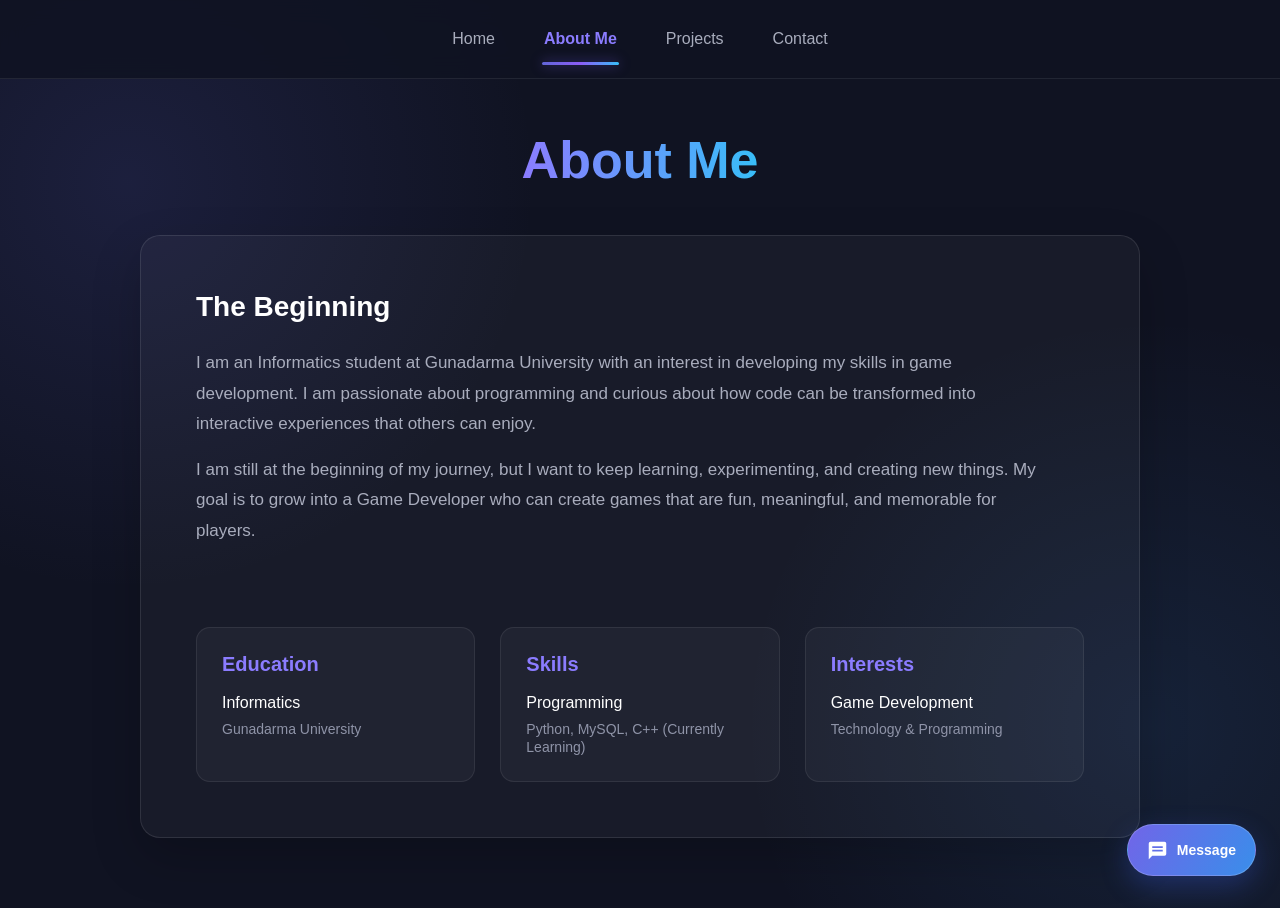
==== commit 8c942a64: "Translate portfolio into English" ====
--- a/about.html
+++ b/about.html
@@ -1,5 +1,5 @@
 <!DOCTYPE html>
-<html lang="id">
+<html lang="en">
 
 <head>
 
@@ -8,7 +8,7 @@
     <meta name="viewport"
           content="width=device-width, initial-scale=1.0">
 
-    <title>Tentang Saya - Andre Maulana</title>
+    <title>About Me - Andre Maulana</title>
 
     <link rel="stylesheet" href="css/style.css">
 
@@ -17,96 +17,95 @@
 
 <body>
 
-    <!-- Navigasi -->
+    <!-- Navigation -->
     <header class="navbar">
         <nav>
-            <a href="index.html">Beranda</a>
-            <a href="about.html">Tentang Saya</a>
-            <a href="project.html">Proyek</a>
-            <a href="contact.html">Kontak</a>
+            <a href="index.html">Home</a>
+            <a href="about.html">About Me</a>
+            <a href="project.html">Projects</a>
+            <a href="contact.html">Contact</a>
         </nav>
     </header>
 
 
     <main>
 
-        <!-- Tentang Saya -->
+        <!-- About Me -->
         <section class="about-page">
 
-            <h1>Tentang Saya</h1>
+            <h1>About Me</h1>
 
 
-            <!-- Wadah utama -->
+            <!-- Main Container -->
             <div class="about-container">
 
 
-                <!-- Deskripsi -->
+                <!-- Description -->
                 <div class="about-description">
 
-                    <h2>Awal Perjalanan</h2>
+                    <h2>The Beginning</h2>
 
                     <p>
-                        Saya adalah mahasiswa Teknik Informatika di Universitas Gunadarma yang memiliki ketertarikan untuk berkembang di bidang pengembangan game. 
-                        Saya memiliki ketertarikan terhadap pemrograman dan ingin mengetahui bagaimana 
-                        kode dapat diubah menjadi pengalaman interaktif yang dapat dinikmati oleh orang lain.
+                        I am an Informatics student at Gunadarma University with an interest in developing my skills in game development.
+                        I am passionate about programming and curious about how
+                        code can be transformed into interactive experiences that others can enjoy.
                     </p>
 
                     <p>
-                        Saya masih berada di tahap awal, tetapi saya ingin terus belajar, bereksperimen, dan membuat berbagai hal baru. 
-                        Tujuan saya adalah berkembang menjadi seorang Pengembang Game yang 
-                        mampu menciptakan game yang menyenangkan, bermakna, dan berkesan bagi para pemain.
+                        I am still at the beginning of my journey, but I want to keep learning, experimenting, and creating new things.
+                        My goal is to grow into a Game Developer who can create games that are fun, meaningful, and memorable for players.
                     </p>
 
                 </div>
 
 
-                <!-- Informasi -->
+                <!-- Information -->
                 <div class="about-cards">
 
 
-                    <!-- Pendidikan -->
+                    <!-- Education -->
                     <div class="about-card">
 
-                        <h3>Pendidikan</h3>
+                        <h3>Education</h3>
 
                         <p>
-                            Teknik Informatika
+                            Informatics
                         </p>
 
                         <span>
-                            Universitas Gunadarma
+                            Gunadarma University
                         </span>
 
                     </div>
 
 
-                    <!-- Kemampuan -->
+                    <!-- Skills -->
                     <div class="about-card">
 
-                        <h3>Kemampuan</h3>
+                        <h3>Skills</h3>
 
                         <p>
-                            Pemrograman
+                            Programming
                         </p>
 
                         <span>
-                            Python, MySQL, C++ (Masih Dipelajari)
+                            Python, MySQL, C++ (Currently Learning)
                         </span>
 
                     </div>
 
 
-                    <!-- Minat -->
+                    <!-- Interests -->
                     <div class="about-card">
 
-                        <h3>Minat</h3>
+                        <h3>Interests</h3>
 
                         <p>
-                            Pengembangan Game
+                            Game Development
                         </p>
 
                         <span>
-                            Teknologi & Pemrograman
+                            Technology & Programming
                         </span>
 
                     </div>
@@ -124,41 +123,41 @@
     <script src="js/script.js"></script>
 
 
-    <!-- Fitur Pesan Mengambang -->
+    <!-- Floating Message Widget -->
     <div class="message-widget" id="messageWidget">
         <section class="message-panel" id="messagePanel" aria-labelledby="messagePanelTitle" hidden>
             <div class="message-panel-header">
                 <div>
-                    <p class="message-eyebrow">MARI BERBICARA</p>
-                    <h2 id="messagePanelTitle">Kirim Pesan</h2>
+                    <p class="message-eyebrow">LET'S TALK</p>
+                    <h2 id="messagePanelTitle">Send a Message</h2>
                 </div>
-                <button class="message-close" id="messageClose" type="button" aria-label="Tutup formulir">&times;</button>
+                <button class="message-close" id="messageClose" type="button" aria-label="Close form">&times;</button>
             </div>
-            <p class="message-description">Ada pertanyaan atau ingin berdiskusi? Kirim pesan melalui formulir ini.</p>
+            <p class="message-description">Have a question or want to discuss something? Send me a message using this form.</p>
             <form id="messageForm">
-                <label for="messageName">Nama</label>
-                <input id="messageName" name="name" type="text" placeholder="Nama kamu" required maxlength="100">
+                <label for="messageName">Name</label>
+                <input id="messageName" name="name" type="text" placeholder="Your name" required maxlength="100">
 
                 <label for="messageEmail">Email</label>
-                <input id="messageEmail" name="email" type="email" placeholder="nama@email.com" required maxlength="150">
+                <input id="messageEmail" name="email" type="email" placeholder="name@email.com" required maxlength="150">
 
-                <label for="messageText">Pesan</label>
-                <textarea id="messageText" name="message" rows="4" placeholder="Tulis pesan kamu..." required maxlength="3000"></textarea>
+                <label for="messageText">Message</label>
+                <textarea id="messageText" name="message" rows="4" placeholder="Write your message..." required maxlength="3000"></textarea>
 
-                <button class="message-submit" type="submit">Kirim Pesan <span aria-hidden="true">→</span></button>
-                <p class="message-note">Tombol kirim akan membuka aplikasi email kamu untuk mengirim pesan.</p>
+                <button class="message-submit" type="submit">Send Message <span aria-hidden="true">→</span></button>
+                <p class="message-note">The send button will open your email application to send the message.</p>
             </form>
         </section>
         <button class="message-toggle" id="messageToggle" type="button"
-                aria-expanded="false" aria-controls="messagePanel" aria-label="Buka formulir pesan">
+                aria-expanded="false" aria-controls="messagePanel" aria-label="Open message form">
             <svg viewBox="0 0 24 24" aria-hidden="true">
                 <path d="M20 2H4a2 2 0 0 0-2 2v18l4-4h14a2 2 0 0 0 2-2V4a2 2 0 0 0-2-2Zm-2 11H6v-2h12v2Zm0-4H6V7h12v2Z"/>
             </svg>
-            <span>Pesan</span>
+            <span>Message</span>
         </button>
     </div>
 
     <script src="js/message-widget.js"></script>
 </body>
 
-</html>+</html>
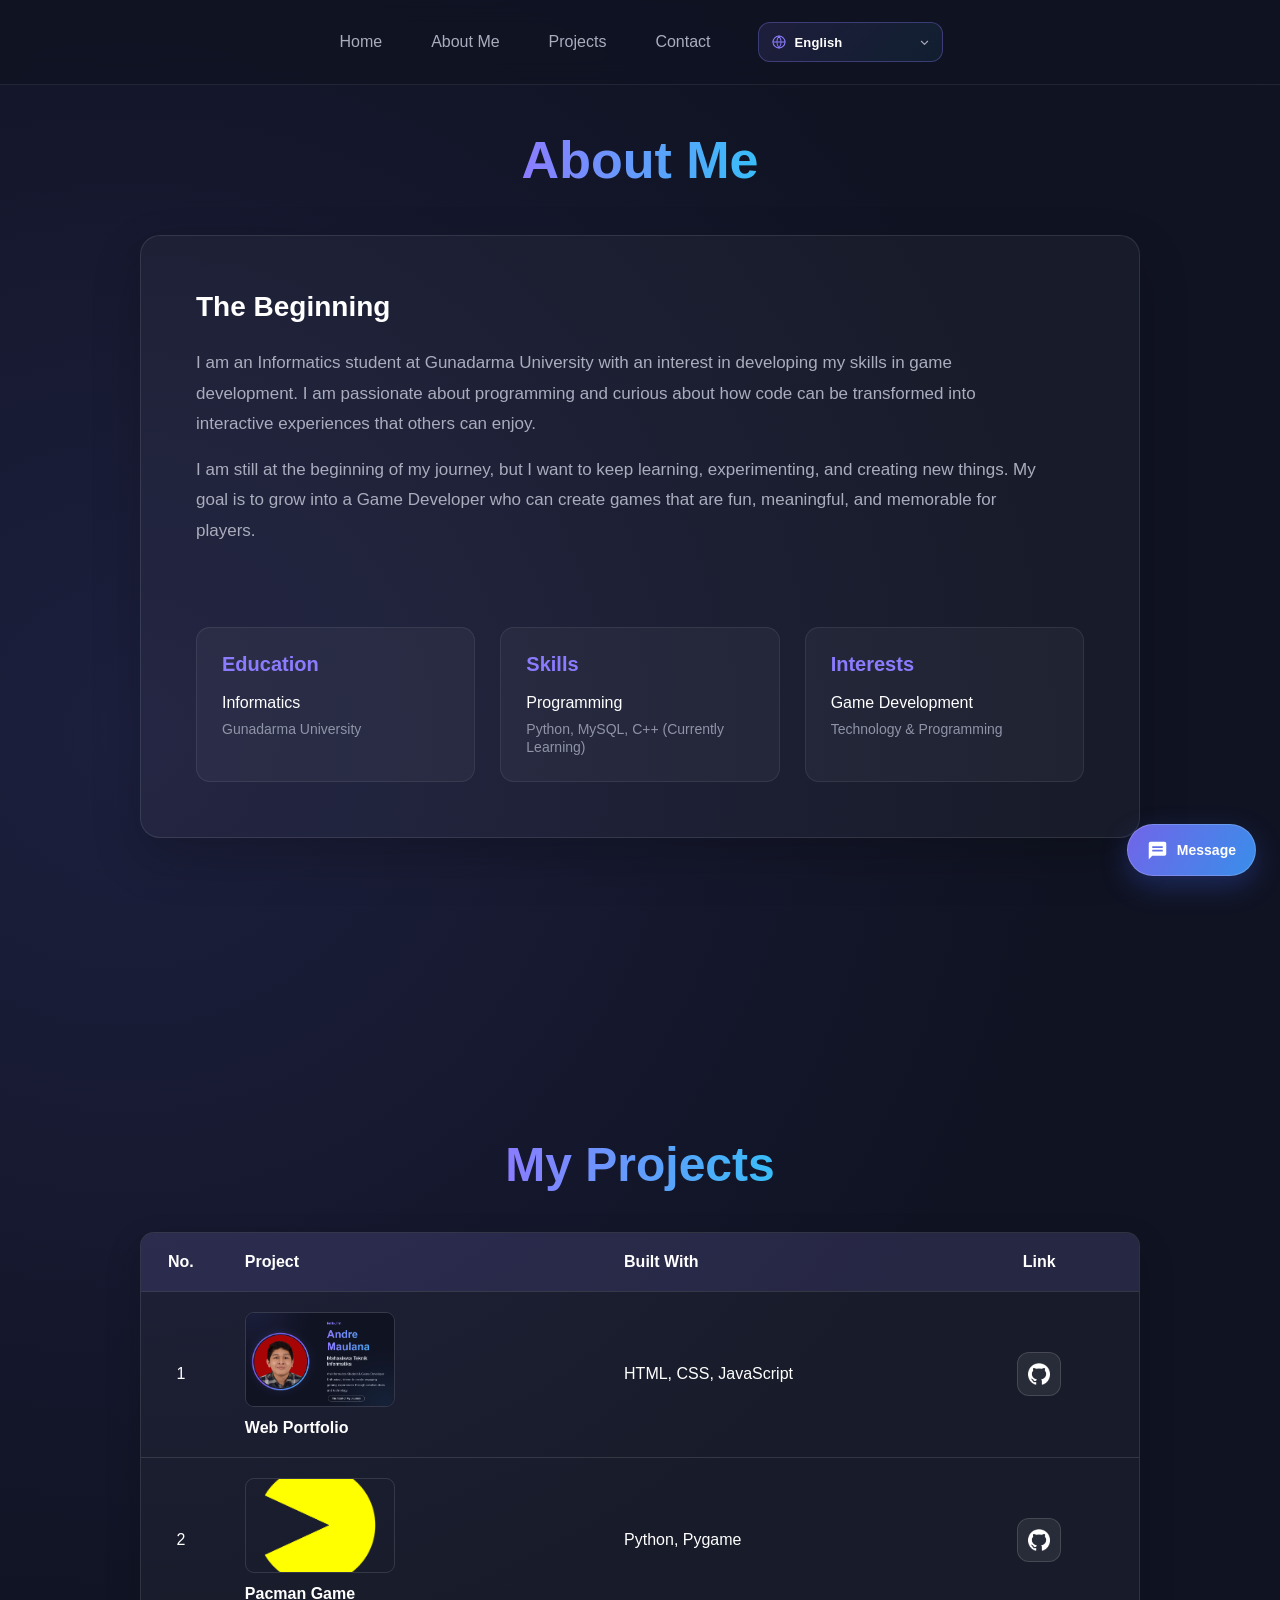
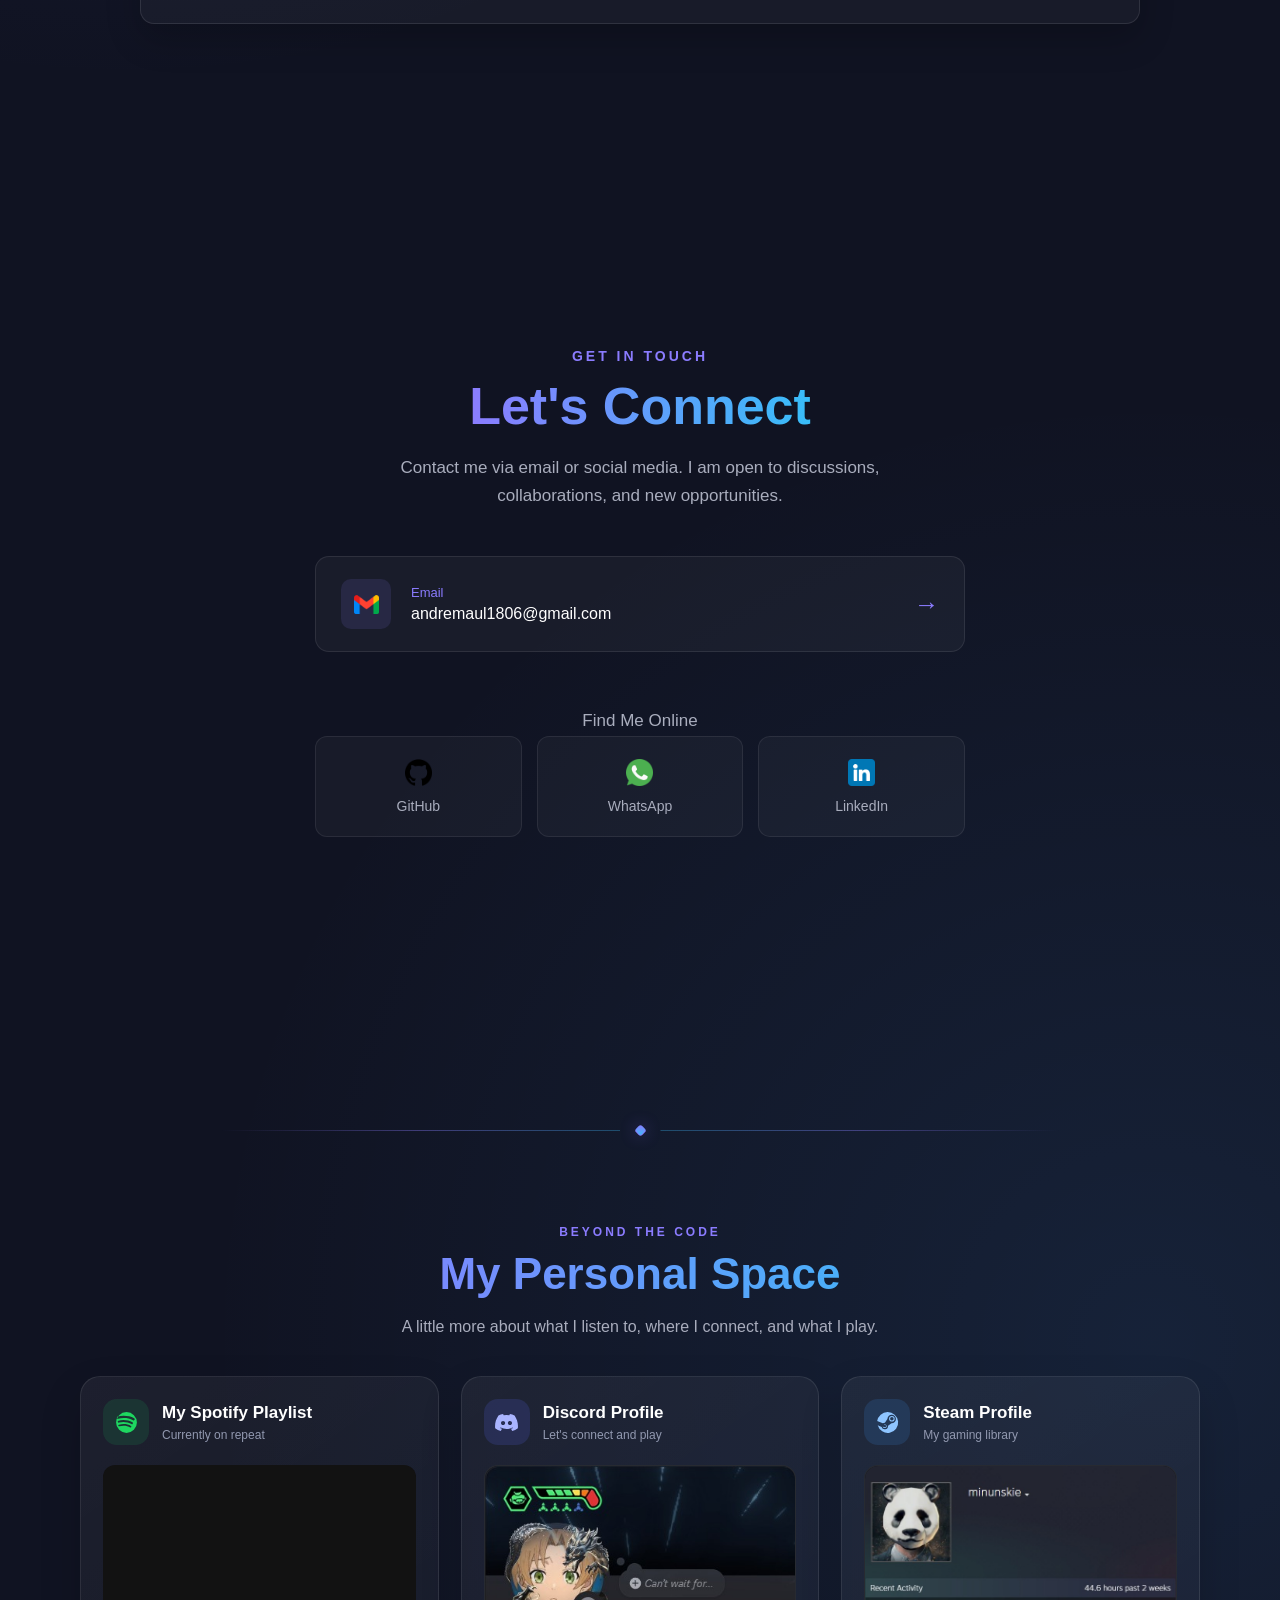
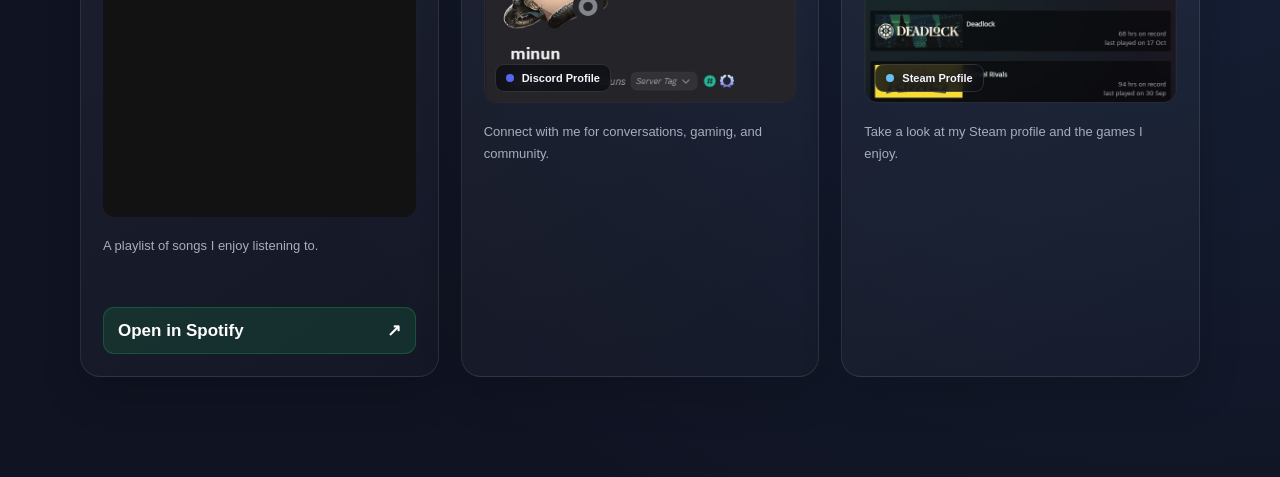
==== commit fe99de04: "Unify portfolio pages and polish navigation Co-authored-by: Copilot <223556219+Copilot@users.noreply" ====
--- a/about.html
+++ b/about.html
@@ -20,10 +20,14 @@
     <!-- Navigation -->
     <header class="navbar">
         <nav>
-            <a href="index.html">Home</a>
-            <a href="about.html">About Me</a>
-            <a href="project.html">Projects</a>
-            <a href="contact.html">Contact</a>
+            <a href="index.html#home" data-i18n="nav_home">Home</a>
+            <a href="#about" class="active" aria-current="page" data-i18n="nav_about">About Me</a>
+            <a href="#projects" data-i18n="nav_projects">Projects</a>
+            <a href="#contact" data-i18n="nav_contact">Contact</a>
+            <select class="language-selector" id="languageSelector" aria-label="Select language" data-i18n-aria-label="language_label">
+                <option value="en">English</option>
+                <option value="id">Bahasa Indonesia</option>
+            </select>
         </nav>
     </header>
 
@@ -31,9 +35,9 @@
     <main>
 
         <!-- About Me -->
-        <section class="about-page">
-
-            <h1>About Me</h1>
+        <section class="about-page" id="about">
+
+            <h1 data-i18n="about_title">About Me</h1>
 
 
             <!-- Main Container -->
@@ -43,15 +47,15 @@
                 <!-- Description -->
                 <div class="about-description">
 
-                    <h2>The Beginning</h2>
-
-                    <p>
+                    <h2 data-i18n="about_heading">The Beginning</h2>
+
+                    <p data-i18n="about_paragraph_one">
                         I am an Informatics student at Gunadarma University with an interest in developing my skills in game development.
                         I am passionate about programming and curious about how
                         code can be transformed into interactive experiences that others can enjoy.
                     </p>
 
-                    <p>
+                    <p data-i18n="about_paragraph_two">
                         I am still at the beginning of my journey, but I want to keep learning, experimenting, and creating new things.
                         My goal is to grow into a Game Developer who can create games that are fun, meaningful, and memorable for players.
                     </p>
@@ -66,13 +70,13 @@
                     <!-- Education -->
                     <div class="about-card">
 
-                        <h3>Education</h3>
-
-                        <p>
+                        <h3 data-i18n="about_education">Education</h3>
+
+                        <p data-i18n="about_education_degree">
                             Informatics
                         </p>
 
-                        <span>
+                        <span data-i18n="about_education_school">
                             Gunadarma University
                         </span>
 
@@ -82,13 +86,13 @@
                     <!-- Skills -->
                     <div class="about-card">
 
-                        <h3>Skills</h3>
-
-                        <p>
+                        <h3 data-i18n="about_skills">Skills</h3>
+
+                        <p data-i18n="about_skills_area">
                             Programming
                         </p>
 
-                        <span>
+                        <span data-i18n="about_skills_detail">
                             Python, MySQL, C++ (Currently Learning)
                         </span>
 
@@ -98,13 +102,13 @@
                     <!-- Interests -->
                     <div class="about-card">
 
-                        <h3>Interests</h3>
-
-                        <p>
+                        <h3 data-i18n="about_interests">Interests</h3>
+
+                        <p data-i18n="about_interest_game">
                             Game Development
                         </p>
 
-                        <span>
+                        <span data-i18n="about_interest_tech">
                             Technology & Programming
                         </span>
 
@@ -117,6 +121,168 @@
 
         </section>
 
+        <section class="page-content" id="projects">
+            <h1 data-i18n="projects_title">My Projects</h1>
+
+            <div class="project-table-wrapper">
+                <table class="project-table">
+                    <thead>
+                        <tr>
+                            <th data-i18n="projects_number">No.</th>
+                            <th data-i18n="projects_project">Project</th>
+                            <th data-i18n="projects_built_with">Built With</th>
+                            <th data-i18n="projects_link">Link</th>
+                        </tr>
+                    </thead>
+                    <tbody>
+                        <tr>
+                            <td>1</td>
+                            <td>
+                                <div class="project-title">
+                                    <img src="asset/profil.png" alt="Web Portfolio" class="project-thumbnail">
+                                    <span>Web Portfolio</span>
+                                </div>
+                            </td>
+                            <td>HTML, CSS, JavaScript</td>
+                            <td>
+                                <a class="github-link" href="https://github.com/lerrysisiput-source/profile" target="_blank"
+                                   rel="noopener noreferrer" aria-label="Open GitHub">
+                                    <img src="asset/GitHub.png" alt="GitHub" class="github-link-icon">
+                                </a>
+                            </td>
+                        </tr>
+                        <tr>
+                            <td>2</td>
+                            <td>
+                                <div class="project-title">
+                                    <img src="asset/pacman.webp" alt="Pacman Game" class="project-thumbnail">
+                                    <span>Pacman Game</span>
+                                </div>
+                            </td>
+                            <td>Python, Pygame</td>
+                            <td>
+                                <a class="github-link"
+                                   href="https://github.com/lerrysisiput-source/pacman-py"
+                                   target="_blank" rel="noopener noreferrer" aria-label="Open the Pacman Game repository on GitHub">
+                                    <img src="asset/GitHub.png" alt="GitHub" class="github-link-icon">
+                                </a>
+                            </td>
+                        </tr>
+                    </tbody>
+                </table>
+            </div>
+        </section>
+
+        <section class="contact-page" id="contact">
+            <p class="contact-label" data-i18n="contact_label">GET IN TOUCH</p>
+            <h1 data-i18n="contact_title">Let's Connect</h1>
+            <p class="contact-intro" data-i18n="contact_intro">
+                Contact me via email or social media. I am open to discussions, collaborations, and new opportunities.
+            </p>
+
+            <a href="mailto:andremaul1806@gmail.com" class="email-card">
+                <div class="contact-icon">
+                    <img src="asset/gmail.png" alt="Email">
+                </div>
+                <div class="email-info">
+                    <span>Email</span>
+                    <p>andremaul1806@gmail.com</p>
+                </div>
+                <div class="arrow" aria-hidden="true">→</div>
+            </a>
+
+            <div class="online">
+                <p class="find-online" data-i18n="contact_find_online">Find Me Online</p>
+                <div class="contact-social">
+                    <a href="https://github.com/lerrysisiput-source" target="_blank" rel="noopener noreferrer" class="social-card">
+                        <img src="asset/GitHub.png" alt="GitHub">
+                        <span>GitHub</span>
+                    </a>
+                    <a href="https://wa.me/6285813204044" target="_blank" rel="noopener noreferrer" class="social-card">
+                        <img src="asset/whatsapp.png" alt="WhatsApp">
+                        <span>WhatsApp</span>
+                    </a>
+                    <a href="https://www.linkedin.com/in/andre-maulana-32977b440/?isSelfProfile=true"
+                       target="_blank" rel="noopener noreferrer" class="social-card">
+                        <img src="asset/linkedin.png" alt="LinkedIn">
+                        <span>LinkedIn</span>
+                    </a>
+                </div>
+            </div>
+        </section>
+
+        <div class="portfolio-divider" aria-hidden="true"><span></span></div>
+
+        <section class="personal-space" id="personal-space" aria-labelledby="personalSpaceTitle">
+            <div class="personal-space-heading">
+                <p class="personal-space-eyebrow" data-i18n="space_eyebrow">BEYOND THE CODE</p>
+                <h2 id="personalSpaceTitle" data-i18n="space_heading">My Personal Space</h2>
+                <p data-i18n="space_description">A little more about what I listen to, where I connect, and what I play.</p>
+            </div>
+
+            <div class="personal-space-grid">
+                <article class="space-card spotify-card">
+                    <div class="space-card-heading">
+                        <div class="space-icon spotify-icon" aria-hidden="true">
+                            <svg viewBox="0 0 24 24"><path d="M12 2a10 10 0 1 0 0 20 10 10 0 0 0 0-20Zm4.59 14.43a.75.75 0 0 1-1.03.25c-2.82-1.72-6.37-2.11-10.55-1.16a.75.75 0 1 1-.33-1.46c4.58-1.04 8.52-.58 11.66 1.34.35.22.46.68.25 1.03Zm1.47-3.27a.94.94 0 0 1-1.29.31c-3.23-1.99-8.16-2.56-11.98-1.4a.94.94 0 1 1-.55-1.8c4.37-1.33 9.79-.69 13.51 1.6.44.27.58.85.31 1.29Zm.13-3.4c-3.87-2.3-10.26-2.51-13.96-1.39a1.13 1.13 0 1 1-.65-2.17c4.24-1.29 11.29-1.04 15.75 1.61a1.13 1.13 0 1 1-1.14 1.95Z"/></svg>
+                        </div>
+                        <div>
+                            <h3 data-i18n="space_spotify_title">My Spotify Playlist</h3>
+                            <p data-i18n="space_spotify_subtitle">Currently on repeat</p>
+                        </div>
+                    </div>
+                    <div class="spotify-embed-wrap">
+                        <iframe
+                            src="https://open.spotify.com/embed/playlist/0wyf0Ljpw8PHSHs7iFfiK2?utm_source=generator"
+                            title="Spotify playlist"
+                            data-i18n-title="space_spotify_title"
+                            loading="lazy"
+                            allow="autoplay; clipboard-write; encrypted-media; fullscreen; picture-in-picture"
+                            referrerpolicy="strict-origin-when-cross-origin">
+                        </iframe>
+                    </div>
+                    <p class="space-card-description" data-i18n="space_spotify_description">A playlist of songs I enjoy listening to.</p>
+                    <a class="space-external-link spotify-link" href="https://open.spotify.com/playlist/0wyf0Ljpw8PHSHs7iFfiK2"
+                       target="_blank" rel="noopener noreferrer">
+                        <span data-i18n="space_spotify_link">Open in Spotify</span><span aria-hidden="true">↗</span>
+                    </a>
+                </article>
+
+                <article class="space-card">
+                    <div class="space-card-heading">
+                        <div class="space-icon discord-icon" aria-hidden="true">
+                            <svg viewBox="0 0 24 24"><path d="M19.7 5.3a18 18 0 0 0-4.4-1.4l-.6 1.2a16.7 16.7 0 0 0-5.4 0l-.6-1.2a18 18 0 0 0-4.4 1.4C1.5 9.4.7 13.4 1.1 17.4a18 18 0 0 0 5.4 2.7l1.2-2a11 11 0 0 1-1.9-.9l.5-.4a12.8 12.8 0 0 0 11.4 0l.5.4a11 11 0 0 1-1.9.9l1.2 2a18 18 0 0 0 5.4-2.7c.5-4.7-.8-8.6-3.2-12.1ZM8.7 14.5c-1.1 0-2-.9-2-2s.9-2 2-2 2 .9 2 2-.9 2-2 2Zm6.6 0c-1.1 0-2-.9-2-2s.9-2 2-2 2 .9 2 2-.9 2-2 2Z"/></svg>
+                        </div>
+                        <div>
+                            <h3 data-i18n="space_discord_title">Discord Profile</h3>
+                            <p data-i18n="space_discord_subtitle">Let's connect and play</p>
+                        </div>
+                    </div>
+                    <div class="space-profile-visual profile-screenshot-wrap">
+                        <img class="profile-screenshot" src="assets/discord-profile-preview.jpg" alt="Preview of my Discord profile">
+                        <span class="profile-image-caption"><span class="profile-live-dot"></span><span data-i18n="space_discord_caption">Discord Profile</span></span>
+                    </div>
+                    <p class="space-card-description" data-i18n="space_discord_description">Connect with me for conversations, gaming, and community.</p>
+                </article>
+
+                <article class="space-card">
+                    <div class="space-card-heading">
+                        <div class="space-icon steam-icon" aria-hidden="true">
+                            <svg viewBox="0 0 24 24"><path d="M12 2a10 10 0 0 0-9.9 8.6l5.4 2.2a3.1 3.1 0 0 1 1.8-.6h.2l2.4-3.5v-.1a4.1 4.1 0 1 1 4.1 4.1h-.1l-3.4 2.4v.2a3.1 3.1 0 0 1-6.1.9l-3.8-1.5A10 10 0 1 0 12 2Zm-3.5 14.3-1.2-.5a2.1 2.1 0 0 0 4 0 2.1 2.1 0 0 0-2.8-2l1.3.5a1.1 1.1 0 1 1-.8 2Zm7.7-5.2a2.7 2.7 0 1 0 0-5.4 2.7 2.7 0 0 0 0 5.4Zm0-1a1.7 1.7 0 1 1 0-3.4 1.7 1.7 0 0 1 0 3.4Z"/></svg>
+                        </div>
+                        <div>
+                            <h3 data-i18n="space_steam_title">Steam Profile</h3>
+                            <p data-i18n="space_steam_subtitle">My gaming library</p>
+                        </div>
+                    </div>
+                    <div class="space-profile-visual profile-screenshot-wrap">
+                        <img class="profile-screenshot" src="assets/steam-profile-preview.jpg" alt="Preview of my Steam profile">
+                        <span class="profile-image-caption"><span class="profile-live-dot steam-dot"></span><span data-i18n="space_steam_caption">Steam Profile</span></span>
+                    </div>
+                    <p class="space-card-description" data-i18n="space_steam_description">Take a look at my Steam profile and the games I enjoy.</p>
+                </article>
+            </div>
+        </section>
     </main>
 
 
@@ -128,32 +294,32 @@
         <section class="message-panel" id="messagePanel" aria-labelledby="messagePanelTitle" hidden>
             <div class="message-panel-header">
                 <div>
-                    <p class="message-eyebrow">LET'S TALK</p>
-                    <h2 id="messagePanelTitle">Send a Message</h2>
-                </div>
-                <button class="message-close" id="messageClose" type="button" aria-label="Close form">&times;</button>
-            </div>
-            <p class="message-description">Have a question or want to discuss something? Send me a message using this form.</p>
+                    <p class="message-eyebrow" data-i18n="widget_eyebrow">LET'S TALK</p>
+                    <h2 id="messagePanelTitle" data-i18n="widget_title">Send a Message</h2>
+                </div>
+                <button class="message-close" id="messageClose" type="button" aria-label="Close form" data-i18n-aria-label="widget_close">&times;</button>
+            </div>
+            <p class="message-description" data-i18n="widget_description">Have a question or want to discuss something? Send me a message using this form.</p>
             <form id="messageForm">
-                <label for="messageName">Name</label>
-                <input id="messageName" name="name" type="text" placeholder="Your name" required maxlength="100">
-
-                <label for="messageEmail">Email</label>
-                <input id="messageEmail" name="email" type="email" placeholder="name@email.com" required maxlength="150">
-
-                <label for="messageText">Message</label>
-                <textarea id="messageText" name="message" rows="4" placeholder="Write your message..." required maxlength="3000"></textarea>
-
-                <button class="message-submit" type="submit">Send Message <span aria-hidden="true">→</span></button>
-                <p class="message-note">The send button will open your email application to send the message.</p>
+                <label for="messageName" data-i18n="widget_name">Name</label>
+                <input id="messageName" name="name" type="text" placeholder="Your name" data-i18n-placeholder="widget_name_placeholder" required maxlength="100">
+
+                <label for="messageEmail" data-i18n="widget_email">Email</label>
+                <input id="messageEmail" name="email" type="email" placeholder="name@email.com" data-i18n-placeholder="widget_email_placeholder" required maxlength="150">
+
+                <label for="messageText" data-i18n="widget_message">Message</label>
+                <textarea id="messageText" name="message" rows="4" placeholder="Write your message..." data-i18n-placeholder="widget_message_placeholder" required maxlength="3000"></textarea>
+
+                <button class="message-submit" type="submit"><span data-i18n="widget_send">Send Message</span> <span aria-hidden="true">→</span></button>
+                <p class="message-note" data-i18n="widget_note">The send button will open your email application to send the message.</p>
             </form>
         </section>
         <button class="message-toggle" id="messageToggle" type="button"
-                aria-expanded="false" aria-controls="messagePanel" aria-label="Open message form">
+                aria-expanded="false" aria-controls="messagePanel" aria-label="Open message form" data-i18n-aria-label="widget_open">
             <svg viewBox="0 0 24 24" aria-hidden="true">
                 <path d="M20 2H4a2 2 0 0 0-2 2v18l4-4h14a2 2 0 0 0 2-2V4a2 2 0 0 0-2-2Zm-2 11H6v-2h12v2Zm0-4H6V7h12v2Z"/>
             </svg>
-            <span>Message</span>
+            <span data-i18n="widget_toggle">Message</span>
         </button>
     </div>
 
--- a/css/style.css
+++ b/css/style.css
@@ -26,13 +26,6 @@
    PAGE TRANSITION
 ========================= */
 
-/*
-   Jangan membuat body menjadi opacity: 0.
-   Itu menyebabkan browser sempat menampilkan layar putih
-   ketika berpindah ke halaman berikutnya.
-
-   Sebagai gantinya, gunakan overlay gelap di atas halaman.
-*/
 body::before {
     content: "";
     position: fixed;
@@ -133,6 +126,45 @@
     box-shadow: 0 0 12px rgba(124, 92, 255, 0.55);
 }
 
+.language-selector {
+    min-height: 40px;
+    max-width: 190px;
+    padding: 8px 34px 8px 36px;
+    border: 1px solid rgba(139, 124, 255, 0.32);
+    border-radius: 12px;
+    appearance: none;
+    -webkit-appearance: none;
+    background:
+        url("data:image/svg+xml,%3Csvg xmlns='http://www.w3.org/2000/svg' viewBox='0 0 24 24' fill='none' stroke='%23a9adbd' stroke-width='1.8' stroke-linecap='round' stroke-linejoin='round'%3E%3Cpath d='m7 10 5 5 5-5'/%3E%3C/svg%3E") no-repeat right 10px center / 15px,
+        url("data:image/svg+xml,%3Csvg xmlns='http://www.w3.org/2000/svg' viewBox='0 0 24 24' fill='none' stroke='%238b7cff' stroke-width='1.6' stroke-linecap='round' stroke-linejoin='round'%3E%3Ccircle cx='12' cy='12' r='9'/%3E%3Cpath d='M3 12h18M12 3a15 15 0 0 1 0 18M12 3a15 15 0 0 0 0 18'/%3E%3C/svg%3E") no-repeat 12px center / 16px,
+        linear-gradient(135deg, rgba(139, 124, 255, 0.12), rgba(56, 189, 248, 0.07)),
+        rgba(16, 19, 34, 0.8);
+    color: #ffffff;
+    font: inherit;
+    font-size: 13px;
+    font-weight: 600;
+    letter-spacing: 0.01em;
+    cursor: pointer;
+    transition: border-color 0.25s ease, box-shadow 0.25s ease, background-color 0.25s ease;
+}
+
+.language-selector:hover {
+    border-color: rgba(139, 124, 255, 0.72);
+    box-shadow: 0 0 18px rgba(124, 92, 255, 0.18);
+}
+
+.language-selector:focus-visible {
+    outline: 2px solid #38bdf8;
+    outline-offset: 3px;
+    border-color: rgba(56, 189, 248, 0.8);
+    box-shadow: 0 0 20px rgba(56, 189, 248, 0.18);
+}
+
+.language-selector option {
+    background: #101322;
+    color: #ffffff;
+}
+
 
 /* =========================
    HOME
@@ -291,6 +323,45 @@
     line-height: 1.8;
 }
 
+.portfolio-page #home,
+.portfolio-page #about,
+.portfolio-page #projects,
+.portfolio-page #contact,
+.portfolio-page #personal-space {
+    scroll-margin-top: 84px;
+}
+
+.portfolio-divider {
+    display: flex;
+    align-items: center;
+    gap: 16px;
+    width: min(840px, calc(100% - 48px));
+    margin: 0 auto;
+    padding: 18px 0;
+}
+
+.portfolio-divider::before,
+.portfolio-divider::after {
+    content: "";
+    flex: 1;
+    height: 1px;
+    background: linear-gradient(90deg, transparent, rgba(139, 124, 255, 0.38), rgba(56, 189, 248, 0.32));
+}
+
+.portfolio-divider::after {
+    transform: rotate(180deg);
+}
+
+.portfolio-divider span {
+    width: 9px;
+    height: 9px;
+    flex: 0 0 9px;
+    border: 1px solid rgba(139, 124, 255, 0.7);
+    border-radius: 3px;
+    background: linear-gradient(135deg, #8b7cff, #38bdf8);
+    box-shadow: 0 0 16px rgba(124, 92, 255, 0.42);
+    transform: rotate(45deg);
+}
 
 /* =========================
    PROJECT TABLE
@@ -1024,6 +1095,17 @@
         padding: 7px 3px;
     }
 
+    .language-selector {
+        width: clamp(72px, 22vw, 104px);
+        min-height: 36px;
+        padding: 7px 23px 7px 30px;
+        background-position: right 6px center, 8px center, center;
+        background-size: 13px, 15px, auto;
+        font-size: 12px;
+        white-space: nowrap;
+        text-overflow: ellipsis;
+    }
+
     .navbar nav a.active::after {
         bottom: -5px;
         height: 2px;
@@ -1488,15 +1570,12 @@
     scroll-margin-top: 90px;
 }
 
-/* Subtle horizontal separator before My Personal Space */
-.personal-space::before {
-    content: "";
-    display: block;
-    width: min(760px, calc(100vw - 48px));
-    height: 1px;
-    margin: 0 auto 58px;
-    background: linear-gradient(90deg, transparent, rgba(139, 124, 255, 0.48), rgba(56, 189, 248, 0.42), transparent);
-}
+#about,
+#projects,
+#contact {
+    scroll-margin-top: 84px;
+}
+
 .personal-space-heading {
     max-width: 720px;
     margin: 0 auto 36px;
@@ -1670,6 +1749,11 @@
     .spotify-embed-wrap iframe { min-height: 300px; }
 }
 @media (max-width: 600px) {
+    .portfolio-divider {
+        width: calc(100% - 36px);
+        padding: 12px 0;
+    }
+
     .personal-space { width: calc(100% - 30px); padding: 48px 0 76px; }
     .personal-space-heading { margin-bottom: 25px; }
     .personal-space-heading > p:last-child { font-size: 14px; }
